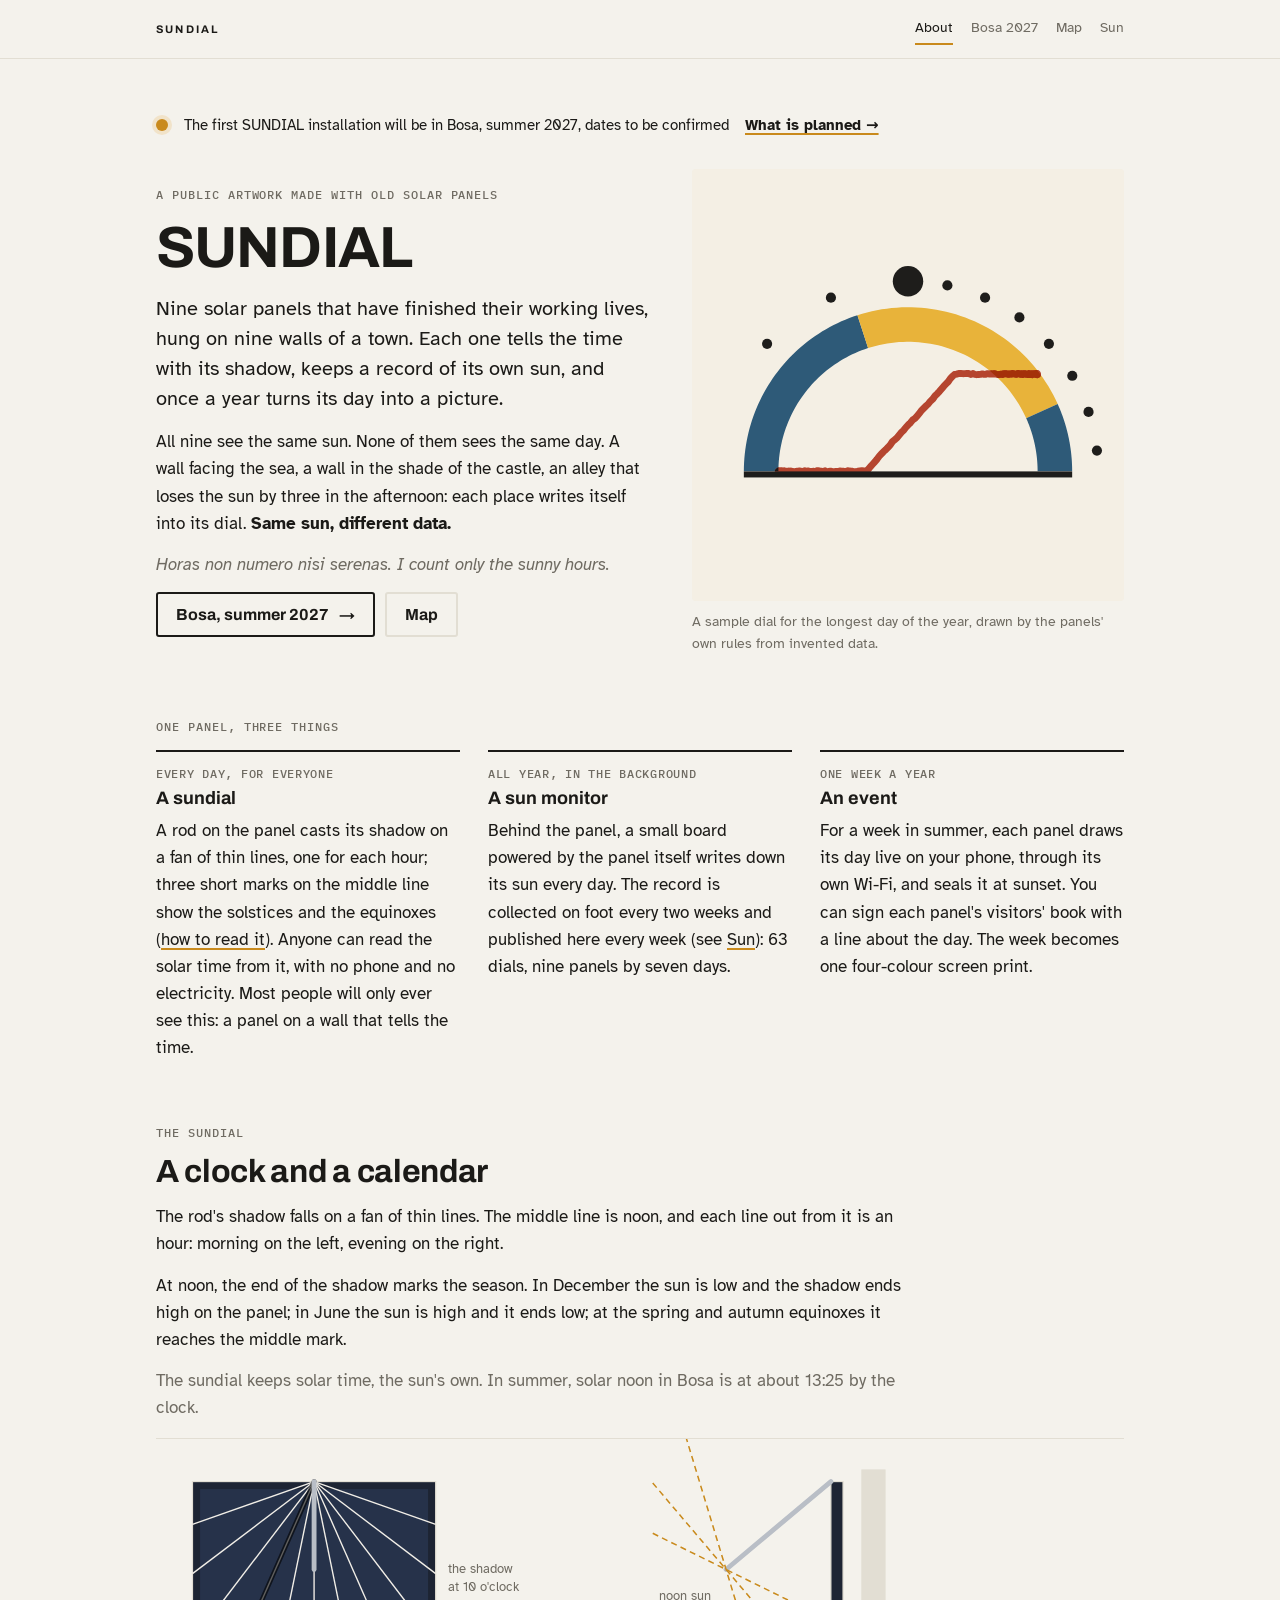
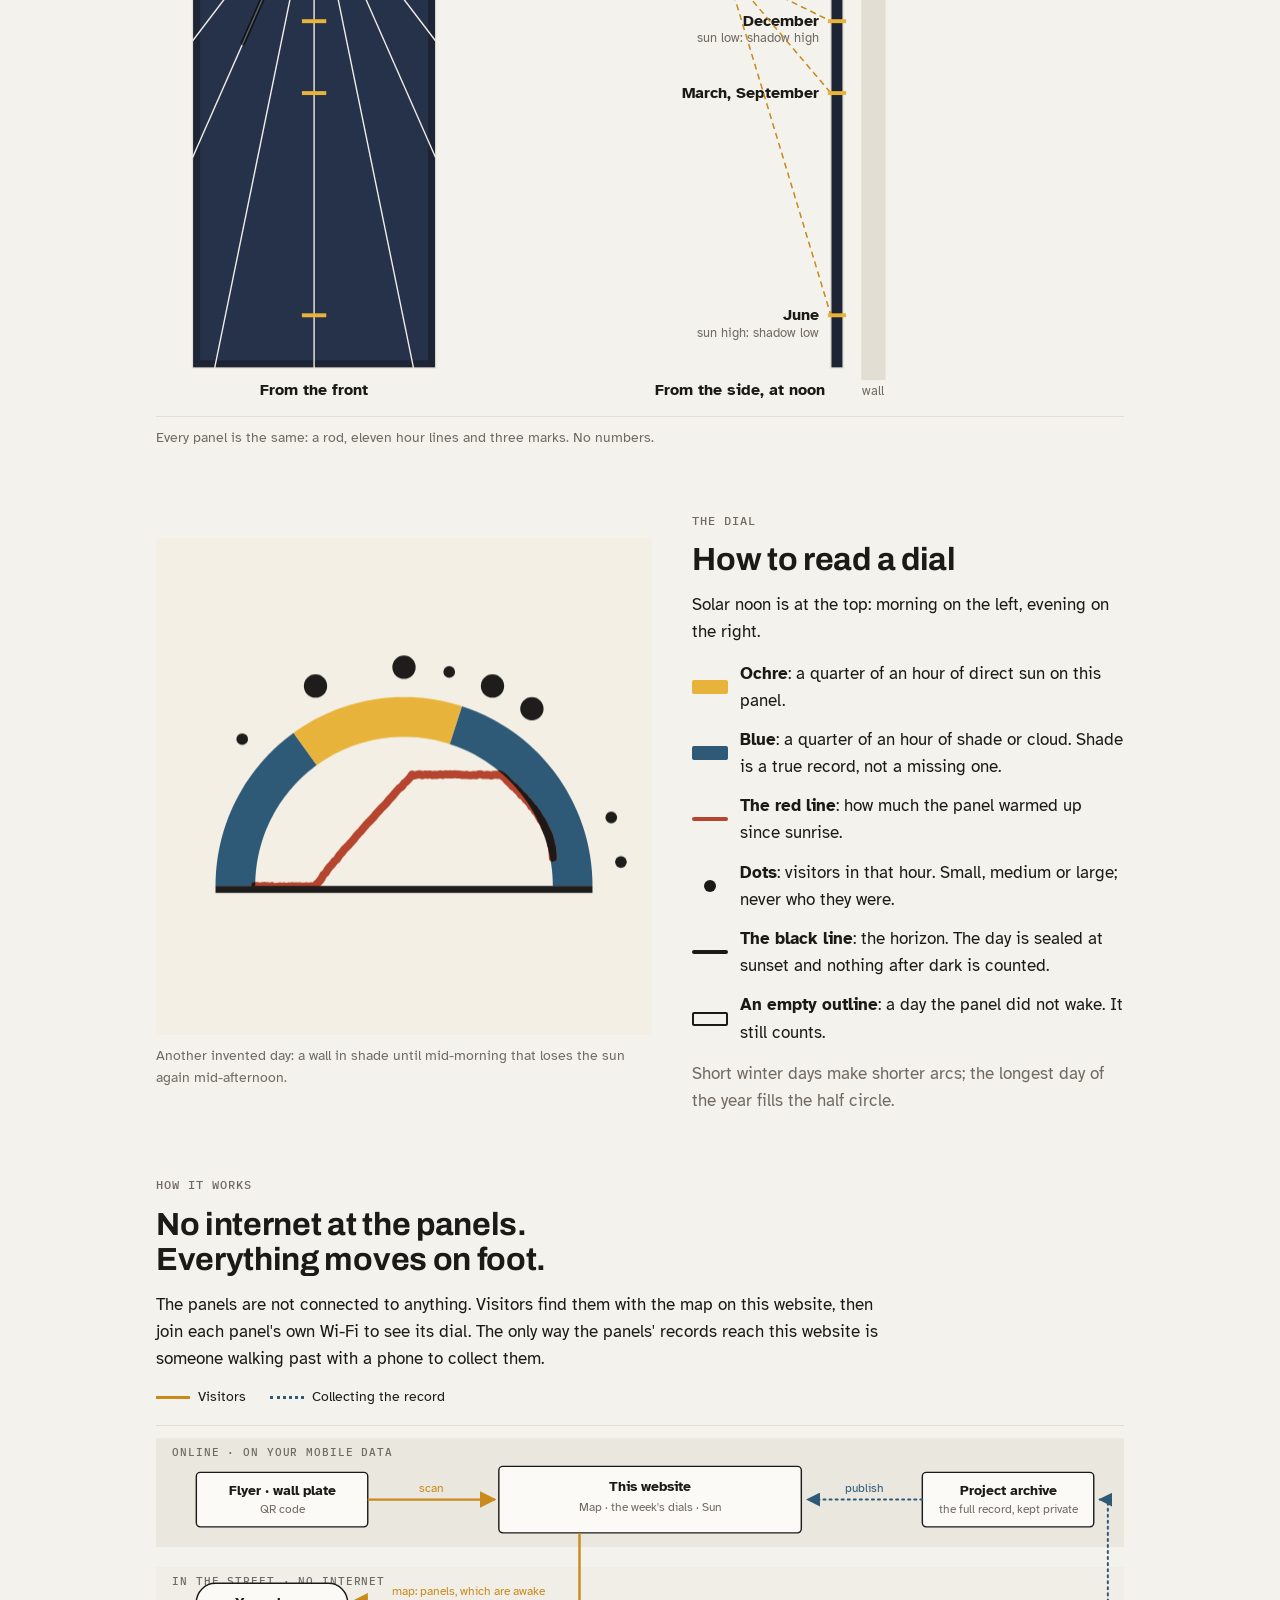
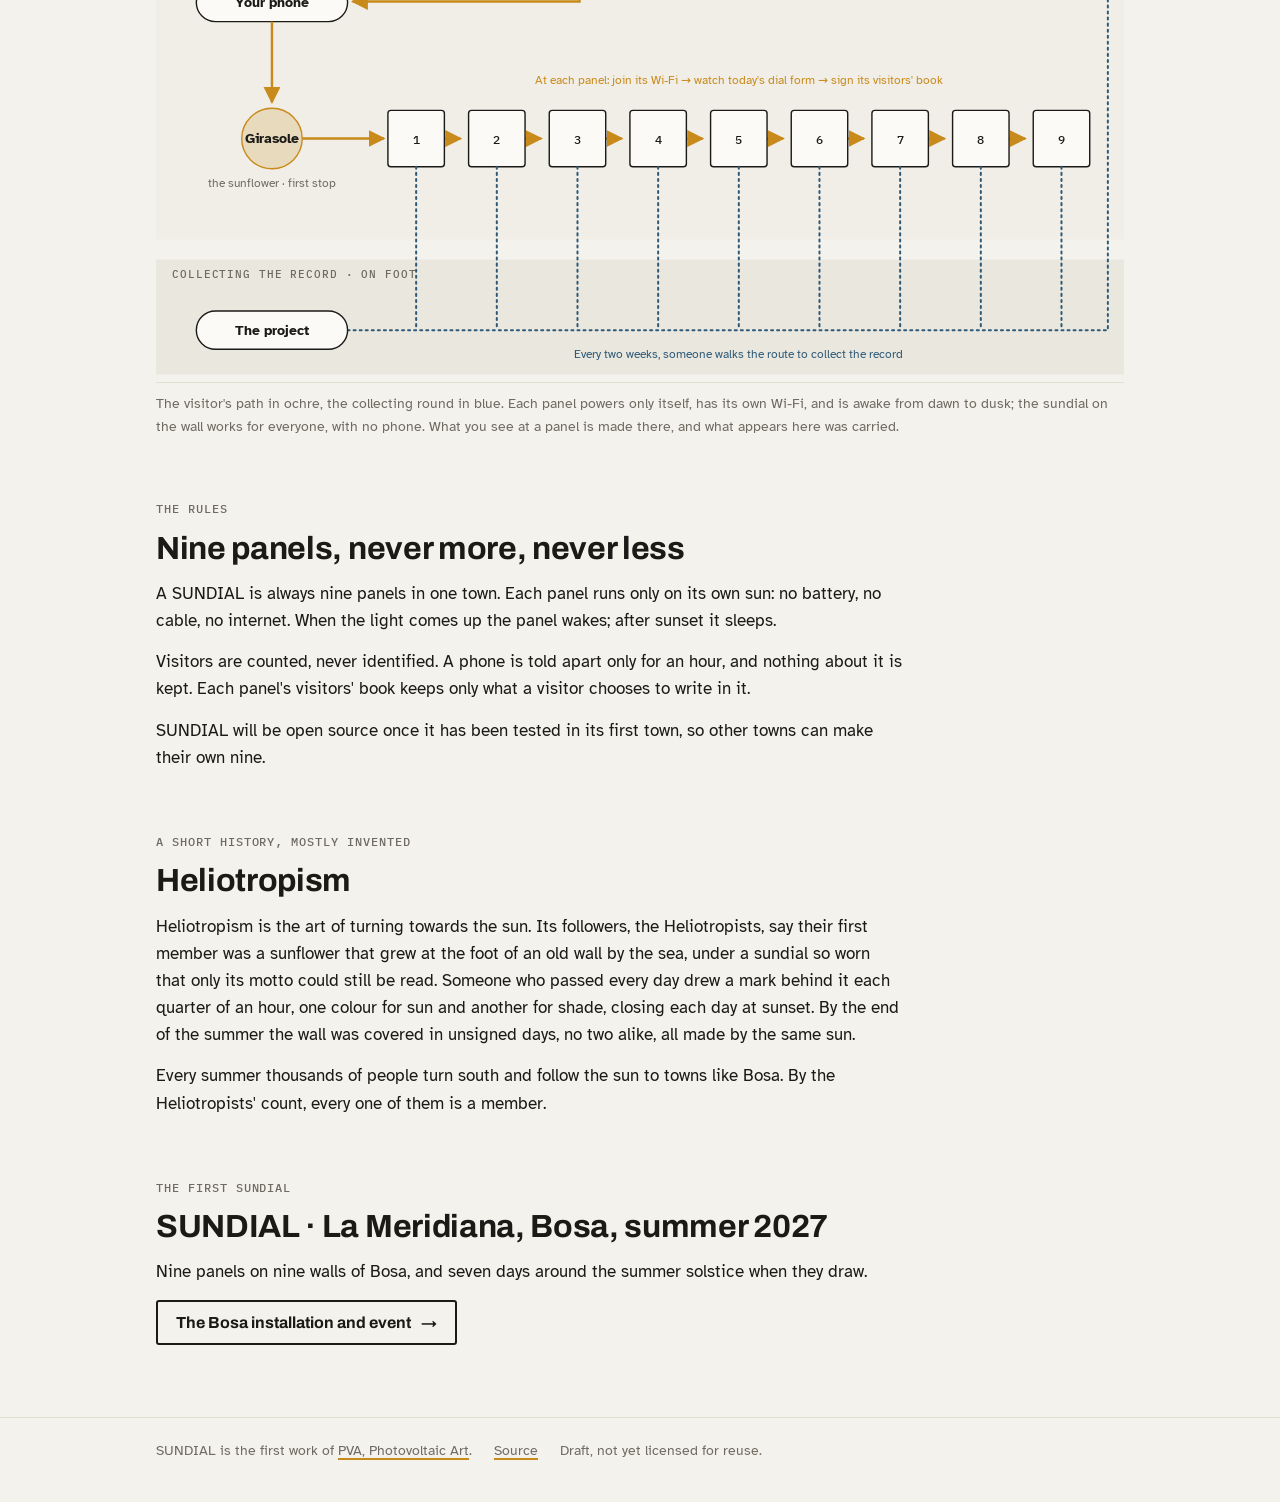
==== docs/index.html @ a6094dd9 "Website: 'The sundial' section on About (front and side figure, clock and calendar); 'How a panel is" ====
<!doctype html>
<html lang="en">
<head>
<meta charset="utf-8">
<meta name="viewport" content="width=device-width, initial-scale=1, viewport-fit=cover">
<title>SUNDIAL</title>
<meta name="claude:viewport-fit-sides" content="cover">
<meta name="description" content="SUNDIAL: nine end-of-life solar panels on nine walls. Each is a sundial, records its own sun, and once a year draws its day as a picture.">
<link rel="preconnect" href="https://fonts.googleapis.com">
<link rel="stylesheet" href="https://fonts.googleapis.com/css2?family=Archivo:wght@500;700&family=Atkinson+Hyperlegible:ital,wght@0,400;0,700;1,400&family=IBM+Plex+Mono:wght@500&display=swap">
<link rel="stylesheet" href="assets/site.css">
</head>
<body>
<header class="top"><div class="wrap">
  <a class="brand" href="index.html">SUNDIAL</a>
  <nav aria-label="Site">
    <a href="index.html" aria-current="page">About</a>
    <a href="bosa.html">Bosa 2027</a>
    <a href="map.html">Map</a>
    <a href="sun.html">Sun</a>
  </nav>
</div></header>

<main class="wrap">

  <div class="now" id="now" hidden></div>
  <section class="here" id="here" hidden aria-live="polite"></section>

  <section class="hero">
    <div class="col">
      <span class="eyebrow">A public artwork made with old solar panels</span>
      <h1>SUNDIAL</h1>
      <p class="lede">Nine solar panels that have finished their working lives, hung on nine walls of a town. Each one tells the time with its shadow, keeps a record of its own sun, and once a year turns its day into a picture.</p>
      <p>All nine see the same sun. None of them sees the same day. A wall facing the sea, a wall in the shade of the castle, an alley that loses the sun by three in the afternoon: each place writes itself into its dial. <b>Same sun, different data.</b></p>
      <p class="motto">Horas non numero nisi serenas. I count only the sunny hours.</p>
      <div class="go"><a class="cta" href="bosa.html">Bosa, summer 2027 <span aria-hidden="true">→</span></a><a class="cta quiet" href="map.html">Map</a></div>
    </div>
    <figure>
      <div class="dialbox"><canvas id="heroDial" data-day="hero" aria-label="A sample dial: an arc of ochre and blue sections over a black horizon line, with a red line rising inside it and black dots above"></canvas></div>
      <figcaption>A sample dial for the longest day of the year, drawn by the panels' own rules from invented data.</figcaption>
    </figure>
  </section>

  <section>
    <span class="eyebrow">One panel, three things</span>
    <div class="three">
      <div>
        <span class="k">Every day, for everyone</span>
        <h3>A sundial</h3>
        <p>A rod on the panel casts its shadow on a fan of thin lines, one for each hour; three short marks on the middle line show the solstices and the equinoxes (<a href="#sundial">how to read it</a>). Anyone can read the solar time from it, with no phone and no electricity. Most people will only ever see this: a panel on a wall that tells the time.</p>
      </div>
      <div>
        <span class="k">All year, in the background</span>
        <h3>A sun monitor</h3>
        <p>Behind the panel, a small board powered by the panel itself writes down its sun every day. The record is collected on foot every two weeks and published here every week (see <a href="sun.html">Sun</a>): 63 dials, nine panels by seven days.</p>
      </div>
      <div>
        <span class="k">One week a year</span>
        <h3>An event</h3>
        <p>For a week in summer, each panel draws its day live on your phone, through its own Wi-Fi, and seals it at sunset. You can sign each panel's visitors' book with a line about the day. The week becomes one four-colour screen print.</p>
      </div>
    </div>
  </section>

  <section id="sundial">
    <div class="col">
      <span class="eyebrow">The sundial</span>
      <h2>A clock and a calendar</h2>
      <p>The rod's shadow falls on a fan of thin lines. The middle line is noon, and each line out from it is an hour: morning on the left, evening on the right.</p>
      <p>At noon, the end of the shadow marks the season. In December the sun is low and the shadow ends high on the panel; in June the sun is high and it ends low; at the spring and autumn equinoxes it reaches the middle mark.</p>
      <p class="mute">The sundial keeps solar time, the sun's own. In summer, solar noon in Bosa is at about 13:25 by the clock.</p>
    </div>
    <figure style="margin:0;display:grid;gap:10px">
      <div class="scroll"><svg class="sundial-fig" viewBox="0 0 250 190" role="img" aria-label="Left: the panel from the front, with a fan of hour lines from the top centre, the rod's shadow on the 10 o'clock line, and three short marks on the middle line. Right: the panel from the side at noon: the low December sun puts the tip's shadow on the top mark, the equinox sun on the middle mark, the high June sun on the bottom mark."><rect class="sd-frame" x="12" y="14" width="80" height="160"/><rect class="sd-glass" x="14.5" y="16.5" width="75" height="155"/><line class="sd-line" x1="52.0" y1="14" x2="12.00" y2="28.05"/><line class="sd-line" x1="52.0" y1="14" x2="12.00" y2="44.28"/><line class="sd-line" x1="52.0" y1="14" x2="12.00" y2="66.45"/><line class="sd-line" x1="52.0" y1="14" x2="12.00" y2="104.84"/><line class="sd-line" x1="52.0" y1="14" x2="19.30" y2="174.00"/><line class="sd-line" x1="52.0" y1="14" x2="52.00" y2="174.00"/><line class="sd-line" x1="52.0" y1="14" x2="84.70" y2="174.00"/><line class="sd-line" x1="52.0" y1="14" x2="92.00" y2="104.84"/><line class="sd-line" x1="52.0" y1="14" x2="92.00" y2="66.45"/><line class="sd-line" x1="52.0" y1="14" x2="92.00" y2="44.28"/><line class="sd-line" x1="52.0" y1="14" x2="92.00" y2="28.05"/><line class="sd-shadow" x1="52.0" y1="14" x2="28.63" y2="67.08"/><line class="sd-mark" x1="48.0" y1="59.93" x2="56.0" y2="59.93"/><line class="sd-mark" x1="48.0" y1="83.58" x2="56.0" y2="83.58"/><line class="sd-mark" x1="48.0" y1="156.68" x2="56.0" y2="156.68"/><line class="sd-gnomon" x1="52.0" y1="14" x2="52.0" y2="42.93"/><text class="sd-t" x="52.0" y="183" text-anchor="middle">From the front</text><text class="sd-m" x="96" y="44">the shadow</text><text class="sd-m" x="96" y="50">at 10 o'clock</text><rect class="sd-wall" x="232" y="10" width="8" height="168"/><rect class="sd-frame" x="222" y="14" width="4" height="160"/><line class="sd-gnomon" x1="222" y1="14" x2="187.53" y2="42.93"/><line class="sd-ray" x1="163.40" y1="31.02" x2="222.00" y2="59.93"/><line class="sd-mark" x1="221" y1="59.93" x2="227" y2="59.93"/><text class="sd-t" x="218" y="61.53" text-anchor="end">December</text><text class="sd-m" x="218" y="66.93" text-anchor="end">sun low: shadow high</text><line class="sd-ray" x1="163.40" y1="14.47" x2="222.00" y2="83.58"/><line class="sd-mark" x1="221" y1="83.58" x2="227" y2="83.58"/><text class="sd-t" x="218" y="85.18" text-anchor="end">March, September</text><line class="sd-ray" x1="163.40" y1="-36.70" x2="222.00" y2="156.68"/><line class="sd-mark" x1="221" y1="156.68" x2="227" y2="156.68"/><text class="sd-t" x="218" y="158.28" text-anchor="end">June</text><text class="sd-m" x="218" y="163.68" text-anchor="end">sun high: shadow low</text><text class="sd-m" x="182.53" y="52.93" text-anchor="end">noon sun</text><text class="sd-t" x="192" y="183" text-anchor="middle">From the side, at noon</text><text class="sd-m" x="236" y="183" text-anchor="middle">wall</text></svg></div>
      <figcaption>Every panel is the same: a rod, eleven hour lines and three marks. No numbers.</figcaption>
    </figure>
  </section>

  <section class="hero">
    <figure>
      <div class="dialbox"><canvas id="keyDial" data-day="key" aria-label="A second sample dial, a cloudier day with more blue sections"></canvas></div>
      <figcaption>Another invented day: a wall in shade until mid-morning that loses the sun again mid-afternoon.</figcaption>
    </figure>
    <div class="col">
      <span class="eyebrow">The dial</span>
      <h2>How to read a dial</h2>
      <p>Solar noon is at the top: morning on the left, evening on the right.</p>
      <ul class="key">
        <li><i class="sw o"></i><span><b>Ochre</b>: a quarter of an hour of direct sun on this panel.</span></li>
        <li><i class="sw b"></i><span><b>Blue</b>: a quarter of an hour of shade or cloud. Shade is a true record, not a missing one.</span></li>
        <li><i class="sw r"></i><span><b>The red line</b>: how much the panel warmed up since sunrise.</span></li>
        <li><i class="sw d"></i><span><b>Dots</b>: visitors in that hour. Small, medium or large; never who they were.</span></li>
        <li><i class="sw k"></i><span><b>The black line</b>: the horizon. The day is sealed at sunset and nothing after dark is counted.</span></li>
        <li><i class="sw x"></i><span><b>An empty outline</b>: a day the panel did not wake. It still counts.</span></li>
      </ul>
      <p class="mute">Short winter days make shorter arcs; the longest day of the year fills the half circle.</p>
    </div>
  </section>

  <section>
    <div class="col">
      <span class="eyebrow">How it works</span>
      <h2>No internet at the panels. Everything moves on foot.</h2>
      <p>The panels are not connected to anything. Visitors find them with the map on this website, then join each panel's own Wi-Fi to see its dial. The only way the panels' records reach this website is someone walking past with a phone to collect them.</p>
      <div class="lines"><span><i></i>Visitors</span><span><i class="a"></i>Collecting the record</span></div>
    </div>
    <figure style="margin:0;display:grid;gap:10px">
      <div class="scroll">
      <svg class="diagram" viewBox="0 0 960 552" role="img" aria-label="Visitors scan a QR code, open the map on this website, then walk from the sunflower stop through nine panels, joining each panel's Wi-Fi to see its dial and sign its visitors' book. The project walks the same panels to collect their records, which are published on this website.">
        <defs>
          <marker id="hv" viewBox="0 0 10 10" refX="9" refY="5" markerWidth="7" markerHeight="7" orient="auto-start-reverse"><path class="hv" d="M0 0L10 5L0 10z"/></marker>
          <marker id="ha" viewBox="0 0 10 10" refX="9" refY="5" markerWidth="7" markerHeight="7" orient="auto-start-reverse"><path class="ha" d="M0 0L10 5L0 10z"/></marker>
        </defs>
        <rect class="bandbg" x="0" y="12" width="960" height="108"/>
        <text class="bandlab" x="16" y="30">ONLINE · ON YOUR MOBILE DATA</text>
        <rect class="bandbg" x="0" y="140" width="960" height="270" style="opacity:.25"/>
        <text class="bandlab" x="16" y="158">IN THE STREET · NO INTERNET</text>
        <rect class="bandbg" x="0" y="430" width="960" height="114"/>
        <text class="bandlab" x="16" y="448">COLLECTING THE RECORD · ON FOOT</text>

        <rect class="box" x="40" y="46" width="170" height="54" rx="4"/>
        <text class="t" x="125" y="68" text-anchor="middle">Flyer · wall plate</text>
        <text class="s" x="125" y="86" text-anchor="middle">QR code</text>
        <rect class="box" x="340" y="40" width="300" height="66" rx="4"/>
        <text class="t" x="490" y="64" text-anchor="middle">This website</text>
        <text class="s" x="490" y="84" text-anchor="middle">Map · the week's dials · Sun</text>
        <rect class="box" x="760" y="46" width="170" height="54" rx="4"/>
        <text class="t" x="845" y="68" text-anchor="middle">Project archive</text>
        <text class="s" x="845" y="86" text-anchor="middle">the full record, kept private</text>

        <path class="vis" d="M210 73 H336" marker-end="url(#hv)"/>
        <text class="tv" x="273" y="65" text-anchor="middle">scan</text>
        <path class="adm" d="M760 73 H646" marker-end="url(#ha)"/>
        <text class="ta" x="703" y="65" text-anchor="middle">publish</text>

        <path class="vis" d="M420 106 V174 H195" marker-end="url(#hv)"/>
        <text class="tv" x="310" y="168" text-anchor="middle">map: panels, which are awake</text>
        <rect class="box" x="40" y="156" width="150" height="38" rx="19"/>
        <text class="t" x="115" y="180" text-anchor="middle">Your phone</text>

        <path class="vis" d="M115 194 V274" marker-end="url(#hv)"/>
        <circle class="sun" cx="115" cy="310" r="30"/>
        <text class="t" x="115" y="314" text-anchor="middle">Girasole</text>
        <text class="s" x="115" y="358" text-anchor="middle">the sunflower · first stop</text>

        <text class="tv" x="578" y="256" text-anchor="middle">At each panel: join its Wi-Fi → watch today's dial form → sign its visitors' book</text>
        <path class="vis" d="M145 310 H226" marker-end="url(#hv)"/>
        <g class="vis">
          <path d="M286 310 H302" marker-end="url(#hv)"/><path d="M366 310 H382" marker-end="url(#hv)"/>
          <path d="M446 310 H462" marker-end="url(#hv)"/><path d="M526 310 H542" marker-end="url(#hv)"/>
          <path d="M606 310 H622" marker-end="url(#hv)"/><path d="M686 310 H702" marker-end="url(#hv)"/>
          <path d="M766 310 H782" marker-end="url(#hv)"/><path d="M846 310 H862" marker-end="url(#hv)"/>
        </g>
        <g>
          <rect class="box" x="230" y="282" width="56" height="56" rx="3"/><text class="m" x="258" y="315" text-anchor="middle">1</text>
          <rect class="box" x="310" y="282" width="56" height="56" rx="3"/><text class="m" x="338" y="315" text-anchor="middle">2</text>
          <rect class="box" x="390" y="282" width="56" height="56" rx="3"/><text class="m" x="418" y="315" text-anchor="middle">3</text>
          <rect class="box" x="470" y="282" width="56" height="56" rx="3"/><text class="m" x="498" y="315" text-anchor="middle">4</text>
          <rect class="box" x="550" y="282" width="56" height="56" rx="3"/><text class="m" x="578" y="315" text-anchor="middle">5</text>
          <rect class="box" x="630" y="282" width="56" height="56" rx="3"/><text class="m" x="658" y="315" text-anchor="middle">6</text>
          <rect class="box" x="710" y="282" width="56" height="56" rx="3"/><text class="m" x="738" y="315" text-anchor="middle">7</text>
          <rect class="box" x="790" y="282" width="56" height="56" rx="3"/><text class="m" x="818" y="315" text-anchor="middle">8</text>
          <rect class="box" x="870" y="282" width="56" height="56" rx="3"/><text class="m" x="898" y="315" text-anchor="middle">9</text>
        </g>

        <g class="adm">
          <path d="M258 338 V500"/><path d="M338 338 V500"/><path d="M418 338 V500"/>
          <path d="M498 338 V500"/><path d="M578 338 V500"/><path d="M658 338 V500"/>
          <path d="M738 338 V500"/><path d="M818 338 V500"/><path d="M898 338 V500"/>
          <path d="M190 500 H944 V73 H936" marker-end="url(#ha)"/>
        </g>
        <rect class="box" x="40" y="481" width="150" height="38" rx="19"/>
        <text class="t" x="115" y="505" text-anchor="middle">The project</text>
        <text class="ta" x="578" y="528" text-anchor="middle">Every two weeks, someone walks the route to collect the record</text>
      </svg>
      </div>
      <figcaption>The visitor's path in ochre, the collecting round in blue. Each panel powers only itself, has its own Wi-Fi, and is awake from dawn to dusk; the sundial on the wall works for everyone, with no phone. What you see at a panel is made there, and what appears here was carried.</figcaption>
    </figure>
  </section>

  <section class="col">
    <span class="eyebrow">The rules</span>
    <h2>Nine panels, never more, never less</h2>
    <p>A SUNDIAL is always nine panels in one town. Each panel runs only on its own sun: no battery, no cable, no internet. When the light comes up the panel wakes; after sunset it sleeps.</p>
    <p>Visitors are counted, never identified. A phone is told apart only for an hour, and nothing about it is kept. Each panel's visitors' book keeps only what a visitor chooses to write in it.</p>
    <p>SUNDIAL will be open source once it has been tested in its first town, so other towns can make their own nine.</p>
  </section>

  <section class="col">
    <span class="eyebrow">A short history, mostly invented</span>
    <h2>Heliotropism</h2>
    <p>Heliotropism is the art of turning towards the sun. Its followers, the Heliotropists, say their first member was a sunflower that grew at the foot of an old wall by the sea, under a sundial so worn that only its motto could still be read. Someone who passed every day drew a mark behind it each quarter of an hour, one colour for sun and another for shade, closing each day at sunset. By the end of the summer the wall was covered in unsigned days, no two alike, all made by the same sun.</p>
    <p>Every summer thousands of people turn south and follow the sun to towns like Bosa. By the Heliotropists' count, every one of them is a member.</p>
  </section>

  <section class="col">
    <span class="eyebrow">The first SUNDIAL</span>
    <h2>SUNDIAL · La Meridiana, Bosa, summer 2027</h2>
    <p>Nine panels on nine walls of Bosa, and seven days around the summer solstice when they draw.</p>
    <a class="cta" href="bosa.html">The Bosa installation and event <span aria-hidden="true">→</span></a>
  </section>
</main>

<footer><div class="wrap">
  <span>SUNDIAL is the first work of <a href="https://photovoltaic-art.github.io/PVA/">PVA, Photovoltaic Art</a>.</span>
  <a href="https://github.com/photovoltaic-art/SUNDIAL">Source</a>
  <span>Draft, not yet licensed for reuse.</span>
</div></footer>

<script src="assets/dial.js"></script>
<script>
  const hero = document.getElementById('heroDial'); hero.__day = sampleDay('2027-06-21', 5); draw(hero, hero.__day);
  const key = document.getElementById('keyDial'); key.__day = sampleDay('2027-06-23', 4); draw(key, key.__day);

  /* Where the visitor is in the year, and (from a wall plate's QR code, ?p=4) which panel they stand at. */
  (function () {
    const ev = eventState();
    const p = +new URLSearchParams(location.search).get('p');
    const now = document.getElementById('now'), here = document.getElementById('here');
    const wifi = n => 'panel-' + String(n).padStart(2, '0');
    if (p >= 1 && p <= 9) {
      const during = ev.phase === 'during';
      here.innerHTML = `<span class="eyebrow">You are here</span>
        <h2>Panel ${p}</h2>
        <p>Read the solar time from its shadow: the middle line is noon, and each line out from it is an hour.</p>
        ${during
          ? `<p><b>${ev.line}.</b> Join the Wi-Fi <b class="num">${wifi(p)}</b> and today's dial opens by itself. Stay connected, even if your phone says there is no internet.</p>`
          : ev.phase === 'before'
            ? `<p>For one week in summer ${EVENT.start.slice(0, 4)} it will draw its day live on your phone, through its own Wi-Fi, <b class="num">${wifi(p)}</b>. The rest of the year it records its sun for the Sun page.</p>`
            : `<p>For one week each summer it draws its day live on visitors' phones. The rest of the year it records its sun, published every week on this website, and its Wi-Fi, <b class="num">${wifi(p)}</b>, shows the archive of past events.</p>`}
        <div class="go"><a class="cta" href="map.html">Map <span aria-hidden="true">→</span></a>
          <a class="cta quiet" href="${during ? 'bosa.html' : ev.phase === 'after' ? 'sun.html' : 'bosa.html'}">${ev.phase === 'after' ? 'Sun' : 'Bosa 2027'}</a></div>
        <p class="mute">Below: what SUNDIAL is.</p>`;
      here.hidden = false;
    } else {
      now.innerHTML = `<i class="disc" aria-hidden="true"></i><span>${ev.line}</span>${ev.links.map(([t, h]) => `<a href="${h}">${t} →</a>`).join('')}`;
      now.hidden = false;
    }
  })();
</script>
</body>
</html>
---- docs/assets/site.css ----
/* SUNDIAL website — shared styles.
   Layout: one reading column (about 68ch) with wide figures; dials always keep their own print paper.
   Colours are the print's inks; the page ground follows the viewer's theme. */
:root{
  --bg:#f4f2ec; --fg:#1b1a17; --mute:#6f6b62; --faint:#e2ded3; --raise:#fbfaf6;
  --ochre:#c98a1c; --ochre-soft:rgba(224,154,43,.18); --red:#b5452f; --blue:#2e5a78; --ink:#1e1d1b;
  --display:"Archivo","Helvetica Neue",Arial,sans-serif;
  --body:"Atkinson Hyperlegible",system-ui,-apple-system,sans-serif;
  --mono:"IBM Plex Mono",ui-monospace,Menlo,monospace;
}
@media (prefers-color-scheme: dark){:root:not([data-theme="light"]){
  --bg:#121110; --fg:#ebe7de; --mute:#a19c91; --faint:#2c2a26; --raise:#1b1a18;
  --ochre:#f0a838; --ochre-soft:rgba(240,168,56,.16); --red:#e0735c; --blue:#7fa3c0; --ink:#ebe7de; color-scheme:dark}}
:root[data-theme="dark"]{
  --bg:#121110; --fg:#ebe7de; --mute:#a19c91; --faint:#2c2a26; --raise:#1b1a18;
  --ochre:#f0a838; --ochre-soft:rgba(240,168,56,.16); --red:#e0735c; --blue:#7fa3c0; --ink:#ebe7de; color-scheme:dark}

*{box-sizing:border-box}
[hidden]{display:none!important}
body{margin:0;background:var(--bg);color:var(--fg);font:17px/1.6 var(--body)}
a{color:inherit;text-decoration-color:var(--ochre);text-decoration-thickness:2px;text-underline-offset:3px}
a:hover{color:var(--ochre)}
:focus-visible{outline:2px solid var(--ochre);outline-offset:3px}

.wrap{max-width:1000px;margin:0 auto;
  padding-left:max(16px,env(safe-area-inset-left,0px));padding-right:max(16px,env(safe-area-inset-right,0px))}

/* top bar, like the map's */
.top{border-bottom:1px solid var(--faint);background:var(--bg);position:sticky;top:env(safe-area-inset-top,0px);z-index:5}
body::before{content:"";position:fixed;inset:0 0 auto;height:env(safe-area-inset-top,0px);z-index:10;background:var(--bg)}
.top .wrap{display:flex;flex-wrap:wrap;align-items:center;gap:6px 22px;padding-block:13px}
.brand{font:700 11px/1 var(--display);letter-spacing:.2em;text-transform:uppercase;text-decoration:none;margin-right:auto}
.brand:hover{color:inherit}
.top nav{display:flex;gap:18px;font-size:14px}
.top nav a{text-decoration:none;color:var(--mute);padding:4px 0;border-bottom:2px solid transparent}
.top nav a[aria-current]{color:var(--fg);border-color:var(--ochre)}
.top nav a:hover{color:var(--fg)}

main{display:grid;gap:64px;padding-block:44px 72px}
section{display:grid;gap:16px}
.col{max-width:68ch;display:grid;gap:14px}
.eyebrow{font:500 12px/1.2 var(--mono);letter-spacing:.08em;text-transform:uppercase;color:var(--mute)}
h1,h2,h3{font-family:var(--display);margin:0;text-wrap:balance;line-height:1.1}
h1{font-size:clamp(34px,6vw,58px);font-weight:700;letter-spacing:-.015em}
h2{font-size:clamp(24px,3.4vw,32px);font-weight:700;letter-spacing:-.01em}
h3{font-size:18px;font-weight:700}
p{margin:0}
.lede{font-size:20px;line-height:1.5}
.mute{color:var(--mute)}
.motto{font-style:italic;color:var(--mute)}
.num{font-variant-numeric:tabular-nums}

.preview{display:flex;gap:10px;align-items:flex-start;padding:12px 14px;border:1px dashed var(--ochre);
  background:var(--ochre-soft);border-radius:4px;font-size:15px;max-width:68ch}
.preview b{white-space:nowrap}

/* hero with a dial */
.hero{display:grid;grid-template-columns:minmax(0,1.15fr) minmax(0,1fr);gap:40px;align-items:center}
.hero figure{margin:0;display:grid;gap:10px}
@media (max-width:760px){.hero{grid-template-columns:1fr}}
.dialbox{background:#F4EFE4;border-radius:4px;aspect-ratio:1;max-width:100%;overflow:hidden}
.dialbox canvas{display:block;width:100%;height:100%}
figcaption{font-size:14px;color:var(--mute)}

/* three layers */
.three{display:grid;grid-template-columns:repeat(3,minmax(0,1fr));gap:28px;counter-reset:l}
@media (max-width:760px){.three{grid-template-columns:1fr}}
.three div{display:grid;gap:8px;align-content:start;border-top:2px solid var(--fg);padding-top:14px}
.three .k{font:500 12px var(--mono);letter-spacing:.06em;text-transform:uppercase;color:var(--mute)}

/* key to the dial */
.key{list-style:none;margin:0;padding:0;display:grid;gap:12px}
.key li{display:grid;grid-template-columns:36px minmax(0,1fr);gap:12px;align-items:center}
.sw{height:14px;border-radius:2px}
.sw.o{background:#E8B33A}.sw.b{background:#2E5A78}.sw.r{height:4px;background:#B5452F;border-radius:2px}
.sw.k{height:4px;background:var(--fg)}
.sw.d{width:12px;height:12px;border-radius:50%;background:var(--fg);justify-self:center}
.sw.x{height:14px;border:2px solid var(--fg);background:transparent}

/* diagram */
.scroll{overflow-x:auto;border-top:1px solid var(--faint);border-bottom:1px solid var(--faint)}
.diagram{display:block;width:100%;min-width:760px;height:auto}
.diagram text{font-family:var(--body);fill:var(--fg)}
.diagram .bandbg{fill:var(--faint);opacity:.55}
.diagram .bandlab{font:500 11px var(--mono);letter-spacing:.08em;fill:var(--mute)}
.diagram .box{fill:var(--raise);stroke:var(--fg);stroke-width:1.4}
.diagram .t{font-weight:700;font-size:13.5px}
.diagram .s{font-size:11.5px;fill:var(--mute)}
.diagram .m{font:500 12px var(--mono)}
.diagram .vis{stroke:var(--ochre);stroke-width:2.4;fill:none}
.diagram .adm{stroke:var(--blue);stroke-width:2;fill:none;stroke-dasharray:2 4;stroke-linecap:round}
.diagram .tv{fill:var(--ochre);font-size:12px}.diagram .ta{fill:var(--blue);font-size:12px}
.diagram .hv{fill:var(--ochre)}.diagram .ha{fill:var(--blue)}
.diagram .sun{fill:var(--ochre);fill-opacity:.2;stroke:var(--ochre);stroke-width:1.4}
.lines{display:flex;flex-wrap:wrap;gap:8px 24px;font-size:14px}
.lines span{display:inline-flex;align-items:center;gap:8px}
.lines i{width:34px;border-top:3px solid var(--ochre)}
.lines i.a{border-top-style:dotted;border-color:var(--blue)}

/* steps */
.steps{margin:0;padding:0;list-style:none;display:grid;gap:14px;counter-reset:s;max-width:68ch}
.steps li{display:grid;grid-template-columns:34px minmax(0,1fr);gap:12px;counter-increment:s}
.steps li::before{content:counter(s);font:700 15px/1 var(--display);width:28px;height:28px;border-radius:50%;
  border:1.5px solid var(--fg);display:grid;place-items:center;margin-top:1px}

/* facts */
.facts{display:grid;grid-template-columns:repeat(auto-fit,minmax(200px,1fr));gap:2px;background:var(--faint);border:1px solid var(--faint)}
.facts div{background:var(--bg);padding:14px 16px;display:grid;gap:4px;align-content:start}
.facts .k{font:500 11px var(--mono);letter-spacing:.08em;text-transform:uppercase;color:var(--mute)}

/* sheets of dials: nine panels across, seven days down */
.sheet{background:#F4EFE4;color:#1E1D1B;padding:clamp(10px,2.4vw,26px);border-radius:4px;display:grid;gap:clamp(6px,1.4vw,14px)}
.sheet .head,.sheet .foot{font:700 clamp(9px,1.4vw,13px)/1 var(--display);letter-spacing:.24em;text-transform:uppercase;text-align:center}
.grid{display:grid;grid-template-columns:repeat(9,minmax(0,1fr));gap:clamp(1px,.5vw,5px)}
.grid button{all:unset;cursor:pointer;aspect-ratio:1;display:block;position:relative;border-radius:2px}
.grid button canvas{display:block;width:100%;height:100%}
.grid button:focus-visible{outline:2px solid #1E1D1B;outline-offset:1px}
.grid button[aria-pressed="true"]{box-shadow:0 0 0 2px #1E1D1B}
.axislab{display:grid;grid-template-columns:repeat(9,minmax(0,1fr));gap:clamp(1px,.5vw,5px);
  font:500 clamp(8px,1.2vw,11px) var(--mono);text-align:center;opacity:.7}

.detail{display:grid;grid-template-columns:180px minmax(0,1fr);gap:22px;align-items:start;padding:18px;
  border:1px solid var(--faint);border-radius:4px;background:var(--raise)}
@media (max-width:560px){.detail{grid-template-columns:1fr;gap:14px;padding:14px}.detail .dialbox{width:160px}.detail dl{grid-template-columns:1fr}.detail dd{margin-bottom:6px}}
.detail .dialbox{border-radius:3px}
.detail dl{margin:0;display:grid;grid-template-columns:auto minmax(0,1fr);gap:4px 14px;font-size:15px}
.detail dt{color:var(--mute)}
.detail dd{margin:0;font-variant-numeric:tabular-nums;font-weight:700}
.detail h3{margin-bottom:8px}
.book{margin:12px 0 0;padding:0;list-style:none;display:grid;gap:6px;font-size:15px}
.book li{border-left:3px solid var(--ochre);padding-left:10px}
.book cite{font-style:normal;color:var(--mute)}

.tabs{display:flex;flex-wrap:wrap;gap:8px}
.tabs button{font:inherit;font-size:14px;color:var(--fg);background:transparent;border:1px solid var(--faint);
  border-radius:99px;padding:6px 14px;cursor:pointer}
.tabs button[aria-pressed="true"]{border-color:var(--fg);background:var(--fg);color:var(--bg)}

.week{display:grid;grid-template-columns:repeat(9,minmax(0,1fr));gap:2px;font-size:13px;text-align:center}
.week div{display:grid;gap:2px;padding:8px 2px;background:var(--raise);border-top:3px solid var(--faint)}
.week div.hi{border-color:var(--ochre)} .week div.lo{border-color:var(--blue)}
.week b{font-variant-numeric:tabular-nums;font-size:15px}
.week span{color:var(--mute);font:500 11px var(--mono)}

.cta{display:inline-flex;align-items:center;gap:10px;font:700 16px var(--display);text-decoration:none;
  padding:12px 18px;border:2px solid var(--fg);border-radius:3px;width:max-content;max-width:100%}
.cta:hover{background:var(--fg);color:var(--bg)}

footer{border-top:1px solid var(--faint);font-size:14px;color:var(--mute)}
footer .wrap{display:flex;flex-wrap:wrap;gap:8px 22px;padding-block:22px 40px}

@media (prefers-reduced-motion:reduce){*{scroll-behavior:auto!important}}

/* the date-aware line, and the wall plate's "you are here" card */
.now{display:flex;flex-wrap:wrap;align-items:center;gap:6px 16px;font-size:15px;padding:10px 0 0;margin-bottom:-32px}
.now a{font-weight:700}
.disc{width:12px;height:12px;border-radius:50%;background:var(--ochre);box-shadow:0 0 0 4px var(--ochre-soft);flex:none}
.here{border:2px solid var(--fg);border-radius:4px;padding:20px;gap:12px;max-width:68ch;background:var(--raise);margin-bottom:-24px}
.go{display:flex;flex-wrap:wrap;gap:10px}
.cta.quiet{border-color:var(--faint)}

/* the sundial figure: the panel is a physical object, so its glass keeps its own colour in both themes */
.sundial-fig{display:block;width:100%;max-width:760px;min-width:560px;height:auto}
.sundial-fig text{font-family:var(--body);fill:var(--fg)}
.sundial-fig .sd-t{font-size:5.2px;font-weight:700}
.sundial-fig .sd-m{font-size:4.4px;fill:var(--mute)}
.sundial-fig .sd-frame{fill:#1d2433;stroke:var(--faint);stroke-width:.4}
.sundial-fig .sd-glass{fill:#26324a}
.sundial-fig .sd-line{stroke:#f2efe8;stroke-width:.45}
.sundial-fig .sd-mark{stroke:#e8b33a;stroke-width:1.3}
.sundial-fig .sd-gnomon{stroke:#b9bec6;stroke-width:1.6;stroke-linecap:round}
.sundial-fig .sd-shadow{stroke:#000;stroke-opacity:.6;stroke-width:1.6;stroke-linecap:round}
.sundial-fig .sd-ray{stroke:var(--ochre);stroke-width:.5;stroke-dasharray:2 1.4}
.sundial-fig .sd-wall{fill:var(--faint)}
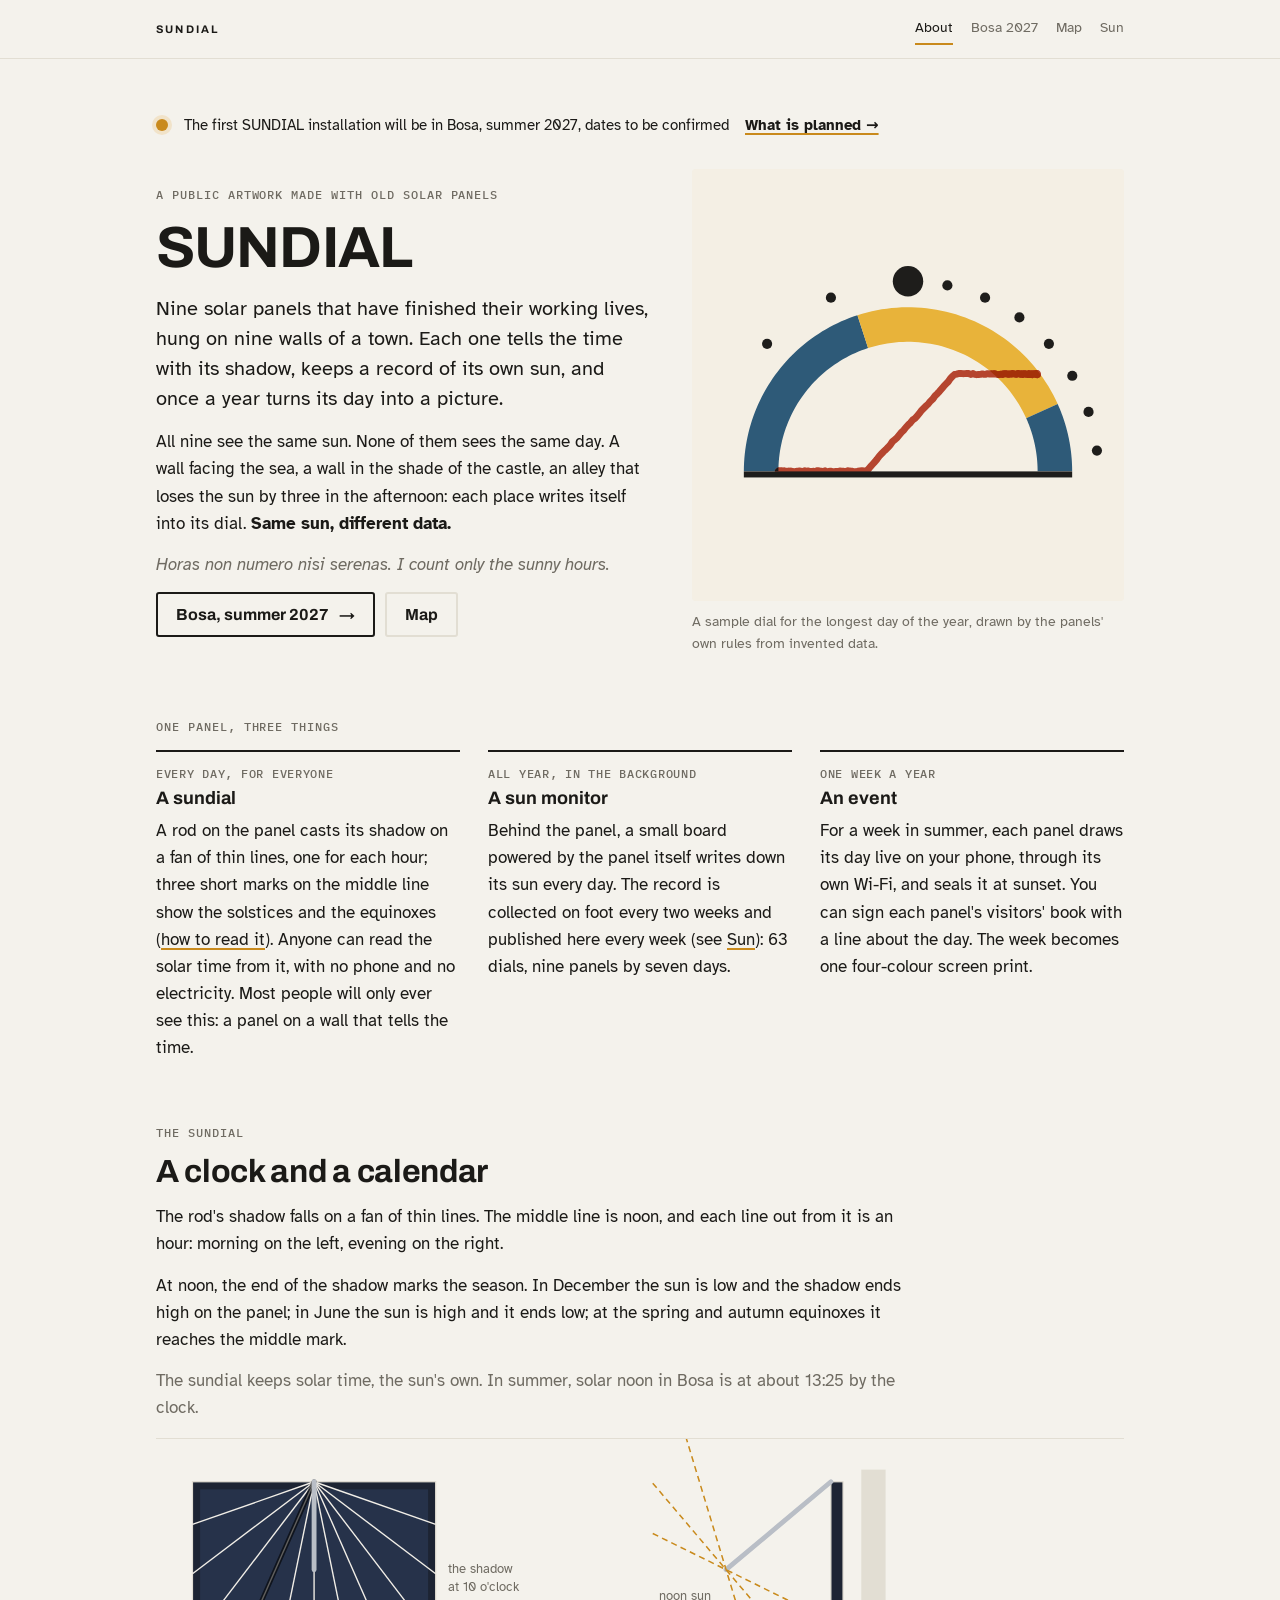
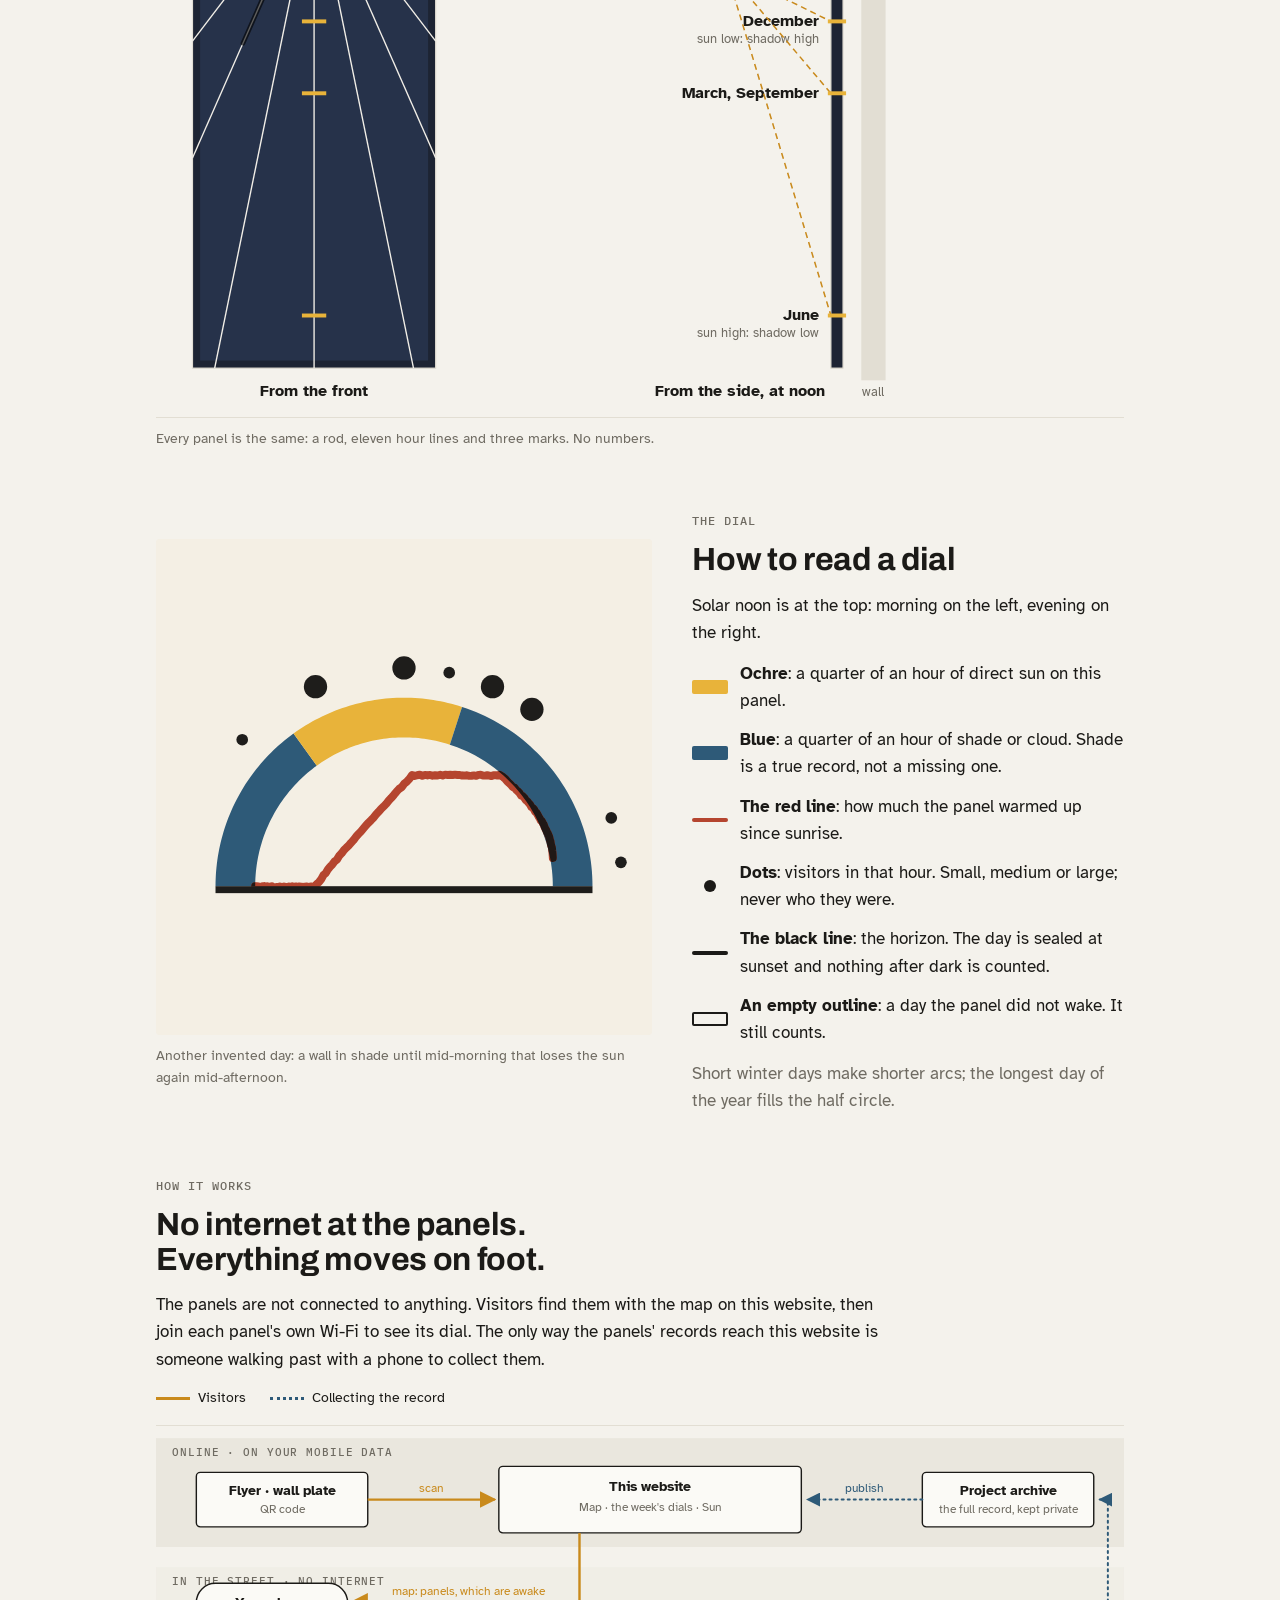
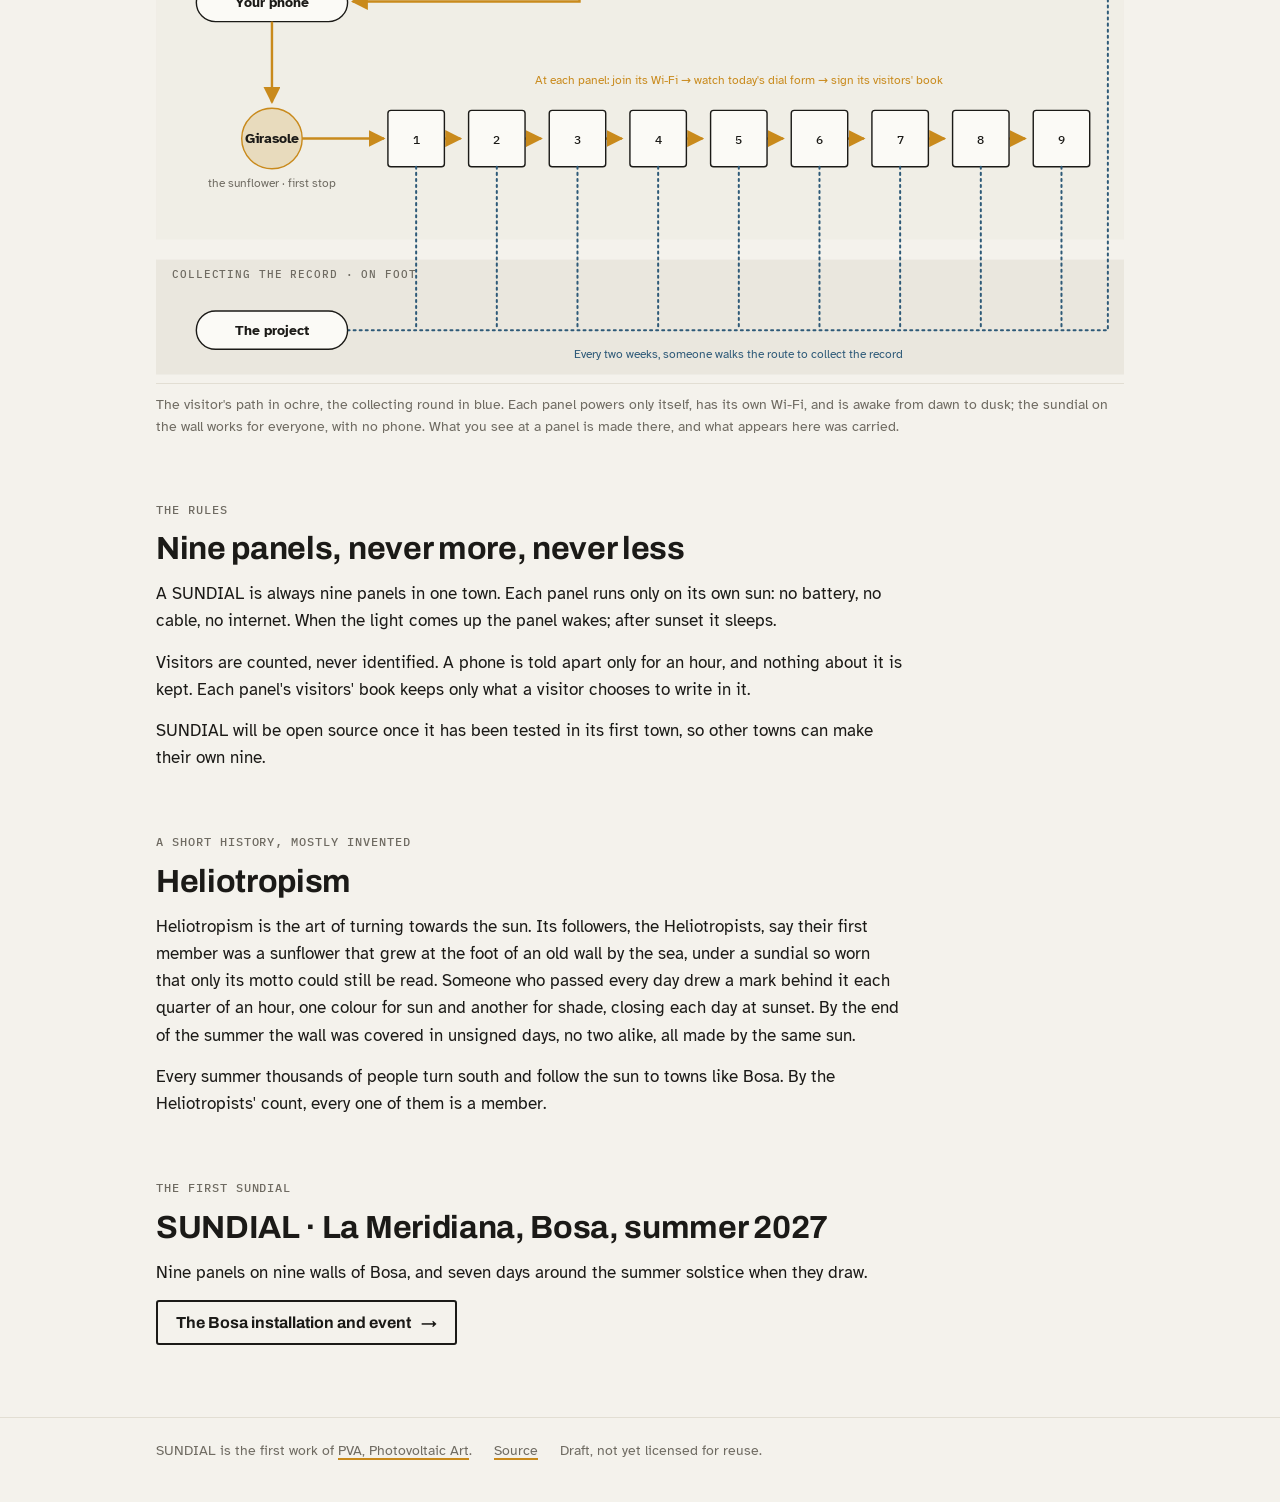
==== commit 98c6259f: "Website: the sundial figure carries its own colours and sizes, so it draws correctly even with a cac" ====
--- a/docs/index.html
+++ b/docs/index.html
@@ -8,7 +8,7 @@
 <meta name="description" content="SUNDIAL: nine end-of-life solar panels on nine walls. Each is a sundial, records its own sun, and once a year draws its day as a picture.">
 <link rel="preconnect" href="https://fonts.googleapis.com">
 <link rel="stylesheet" href="https://fonts.googleapis.com/css2?family=Archivo:wght@500;700&family=Atkinson+Hyperlegible:ital,wght@0,400;0,700;1,400&family=IBM+Plex+Mono:wght@500&display=swap">
-<link rel="stylesheet" href="assets/site.css">
+<link rel="stylesheet" href="assets/site.css?v=20261030">
 </head>
 <body>
 <header class="top"><div class="wrap">
@@ -71,7 +71,7 @@
       <p class="mute">The sundial keeps solar time, the sun's own. In summer, solar noon in Bosa is at about 13:25 by the clock.</p>
     </div>
     <figure style="margin:0;display:grid;gap:10px">
-      <div class="scroll"><svg class="sundial-fig" viewBox="0 0 250 190" role="img" aria-label="Left: the panel from the front, with a fan of hour lines from the top centre, the rod's shadow on the 10 o'clock line, and three short marks on the middle line. Right: the panel from the side at noon: the low December sun puts the tip's shadow on the top mark, the equinox sun on the middle mark, the high June sun on the bottom mark."><rect class="sd-frame" x="12" y="14" width="80" height="160"/><rect class="sd-glass" x="14.5" y="16.5" width="75" height="155"/><line class="sd-line" x1="52.0" y1="14" x2="12.00" y2="28.05"/><line class="sd-line" x1="52.0" y1="14" x2="12.00" y2="44.28"/><line class="sd-line" x1="52.0" y1="14" x2="12.00" y2="66.45"/><line class="sd-line" x1="52.0" y1="14" x2="12.00" y2="104.84"/><line class="sd-line" x1="52.0" y1="14" x2="19.30" y2="174.00"/><line class="sd-line" x1="52.0" y1="14" x2="52.00" y2="174.00"/><line class="sd-line" x1="52.0" y1="14" x2="84.70" y2="174.00"/><line class="sd-line" x1="52.0" y1="14" x2="92.00" y2="104.84"/><line class="sd-line" x1="52.0" y1="14" x2="92.00" y2="66.45"/><line class="sd-line" x1="52.0" y1="14" x2="92.00" y2="44.28"/><line class="sd-line" x1="52.0" y1="14" x2="92.00" y2="28.05"/><line class="sd-shadow" x1="52.0" y1="14" x2="28.63" y2="67.08"/><line class="sd-mark" x1="48.0" y1="59.93" x2="56.0" y2="59.93"/><line class="sd-mark" x1="48.0" y1="83.58" x2="56.0" y2="83.58"/><line class="sd-mark" x1="48.0" y1="156.68" x2="56.0" y2="156.68"/><line class="sd-gnomon" x1="52.0" y1="14" x2="52.0" y2="42.93"/><text class="sd-t" x="52.0" y="183" text-anchor="middle">From the front</text><text class="sd-m" x="96" y="44">the shadow</text><text class="sd-m" x="96" y="50">at 10 o'clock</text><rect class="sd-wall" x="232" y="10" width="8" height="168"/><rect class="sd-frame" x="222" y="14" width="4" height="160"/><line class="sd-gnomon" x1="222" y1="14" x2="187.53" y2="42.93"/><line class="sd-ray" x1="163.40" y1="31.02" x2="222.00" y2="59.93"/><line class="sd-mark" x1="221" y1="59.93" x2="227" y2="59.93"/><text class="sd-t" x="218" y="61.53" text-anchor="end">December</text><text class="sd-m" x="218" y="66.93" text-anchor="end">sun low: shadow high</text><line class="sd-ray" x1="163.40" y1="14.47" x2="222.00" y2="83.58"/><line class="sd-mark" x1="221" y1="83.58" x2="227" y2="83.58"/><text class="sd-t" x="218" y="85.18" text-anchor="end">March, September</text><line class="sd-ray" x1="163.40" y1="-36.70" x2="222.00" y2="156.68"/><line class="sd-mark" x1="221" y1="156.68" x2="227" y2="156.68"/><text class="sd-t" x="218" y="158.28" text-anchor="end">June</text><text class="sd-m" x="218" y="163.68" text-anchor="end">sun high: shadow low</text><text class="sd-m" x="182.53" y="52.93" text-anchor="end">noon sun</text><text class="sd-t" x="192" y="183" text-anchor="middle">From the side, at noon</text><text class="sd-m" x="236" y="183" text-anchor="middle">wall</text></svg></div>
+      <div class="scroll"><svg class="sundial-fig" width="760" height="578" viewBox="0 0 250 190" role="img" aria-label="Left: the panel from the front, with a fan of hour lines from the top centre, the rod's shadow on the 10 o'clock line, and three short marks on the middle line. Right: the panel from the side at noon: the low December sun puts the tip's shadow on the top mark, the equinox sun on the middle mark, the high June sun on the bottom mark."><rect class="sd-frame" fill="#1d2433" stroke="#c9c4b8" stroke-width=".4" x="12" y="14" width="80" height="160"/><rect class="sd-glass" fill="#26324a" x="14.5" y="16.5" width="75" height="155"/><line class="sd-line" stroke="#f2efe8" stroke-width=".45" x1="52.0" y1="14" x2="12.00" y2="28.05"/><line class="sd-line" stroke="#f2efe8" stroke-width=".45" x1="52.0" y1="14" x2="12.00" y2="44.28"/><line class="sd-line" stroke="#f2efe8" stroke-width=".45" x1="52.0" y1="14" x2="12.00" y2="66.45"/><line class="sd-line" stroke="#f2efe8" stroke-width=".45" x1="52.0" y1="14" x2="12.00" y2="104.84"/><line class="sd-line" stroke="#f2efe8" stroke-width=".45" x1="52.0" y1="14" x2="19.30" y2="174.00"/><line class="sd-line" stroke="#f2efe8" stroke-width=".45" x1="52.0" y1="14" x2="52.00" y2="174.00"/><line class="sd-line" stroke="#f2efe8" stroke-width=".45" x1="52.0" y1="14" x2="84.70" y2="174.00"/><line class="sd-line" stroke="#f2efe8" stroke-width=".45" x1="52.0" y1="14" x2="92.00" y2="104.84"/><line class="sd-line" stroke="#f2efe8" stroke-width=".45" x1="52.0" y1="14" x2="92.00" y2="66.45"/><line class="sd-line" stroke="#f2efe8" stroke-width=".45" x1="52.0" y1="14" x2="92.00" y2="44.28"/><line class="sd-line" stroke="#f2efe8" stroke-width=".45" x1="52.0" y1="14" x2="92.00" y2="28.05"/><line class="sd-shadow" stroke="#000" stroke-opacity=".6" stroke-width="1.6" stroke-linecap="round" x1="52.0" y1="14" x2="28.63" y2="67.08"/><line class="sd-mark" stroke="#e8b33a" stroke-width="1.3" x1="48.0" y1="59.93" x2="56.0" y2="59.93"/><line class="sd-mark" stroke="#e8b33a" stroke-width="1.3" x1="48.0" y1="83.58" x2="56.0" y2="83.58"/><line class="sd-mark" stroke="#e8b33a" stroke-width="1.3" x1="48.0" y1="156.68" x2="56.0" y2="156.68"/><line class="sd-gnomon" stroke="#b9bec6" stroke-width="1.6" stroke-linecap="round" x1="52.0" y1="14" x2="52.0" y2="42.93"/><text class="sd-t" font-size="5.2" font-weight="700" fill="#1b1a17" font-family="Helvetica, Arial, sans-serif" x="52.0" y="183" text-anchor="middle">From the front</text><text class="sd-m" font-size="4.4" fill="#6f6b62" font-family="Helvetica, Arial, sans-serif" x="96" y="44">the shadow</text><text class="sd-m" font-size="4.4" fill="#6f6b62" font-family="Helvetica, Arial, sans-serif" x="96" y="50">at 10 o'clock</text><rect class="sd-wall" fill="#e2ded3" x="232" y="10" width="8" height="168"/><rect class="sd-frame" fill="#1d2433" stroke="#c9c4b8" stroke-width=".4" x="222" y="14" width="4" height="160"/><line class="sd-gnomon" stroke="#b9bec6" stroke-width="1.6" stroke-linecap="round" x1="222" y1="14" x2="187.53" y2="42.93"/><line class="sd-ray" stroke="#c98a1c" stroke-width=".5" stroke-dasharray="2 1.4" x1="163.40" y1="31.02" x2="222.00" y2="59.93"/><line class="sd-mark" stroke="#e8b33a" stroke-width="1.3" x1="221" y1="59.93" x2="227" y2="59.93"/><text class="sd-t" font-size="5.2" font-weight="700" fill="#1b1a17" font-family="Helvetica, Arial, sans-serif" x="218" y="61.53" text-anchor="end">December</text><text class="sd-m" font-size="4.4" fill="#6f6b62" font-family="Helvetica, Arial, sans-serif" x="218" y="66.93" text-anchor="end">sun low: shadow high</text><line class="sd-ray" stroke="#c98a1c" stroke-width=".5" stroke-dasharray="2 1.4" x1="163.40" y1="14.47" x2="222.00" y2="83.58"/><line class="sd-mark" stroke="#e8b33a" stroke-width="1.3" x1="221" y1="83.58" x2="227" y2="83.58"/><text class="sd-t" font-size="5.2" font-weight="700" fill="#1b1a17" font-family="Helvetica, Arial, sans-serif" x="218" y="85.18" text-anchor="end">March, September</text><line class="sd-ray" stroke="#c98a1c" stroke-width=".5" stroke-dasharray="2 1.4" x1="163.40" y1="-36.70" x2="222.00" y2="156.68"/><line class="sd-mark" stroke="#e8b33a" stroke-width="1.3" x1="221" y1="156.68" x2="227" y2="156.68"/><text class="sd-t" font-size="5.2" font-weight="700" fill="#1b1a17" font-family="Helvetica, Arial, sans-serif" x="218" y="158.28" text-anchor="end">June</text><text class="sd-m" font-size="4.4" fill="#6f6b62" font-family="Helvetica, Arial, sans-serif" x="218" y="163.68" text-anchor="end">sun high: shadow low</text><text class="sd-m" font-size="4.4" fill="#6f6b62" font-family="Helvetica, Arial, sans-serif" x="182.53" y="52.93" text-anchor="end">noon sun</text><text class="sd-t" font-size="5.2" font-weight="700" fill="#1b1a17" font-family="Helvetica, Arial, sans-serif" x="192" y="183" text-anchor="middle">From the side, at noon</text><text class="sd-m" font-size="4.4" fill="#6f6b62" font-family="Helvetica, Arial, sans-serif" x="236" y="183" text-anchor="middle">wall</text></svg></div>
       <figcaption>Every panel is the same: a rod, eleven hour lines and three marks. No numbers.</figcaption>
     </figure>
   </section>
@@ -207,7 +207,7 @@
   <span>Draft, not yet licensed for reuse.</span>
 </div></footer>
 
-<script src="assets/dial.js"></script>
+<script src="assets/dial.js?v=20261030"></script>
 <script>
   const hero = document.getElementById('heroDial'); hero.__day = sampleDay('2027-06-21', 5); draw(hero, hero.__day);
   const key = document.getElementById('keyDial'); key.__day = sampleDay('2027-06-23', 4); draw(key, key.__day);
--- a/docs/assets/site.css
+++ b/docs/assets/site.css
@@ -161,6 +161,7 @@
 
 /* the sundial figure: the panel is a physical object, so its glass keeps its own colour in both themes */
 .sundial-fig{display:block;width:100%;max-width:760px;min-width:560px;height:auto}
+.sundial-fig .sd-t,.sundial-fig .sd-m{font-family:var(--body)}
 .sundial-fig text{font-family:var(--body);fill:var(--fg)}
 .sundial-fig .sd-t{font-size:5.2px;font-weight:700}
 .sundial-fig .sd-m{font-size:4.4px;fill:var(--mute)}
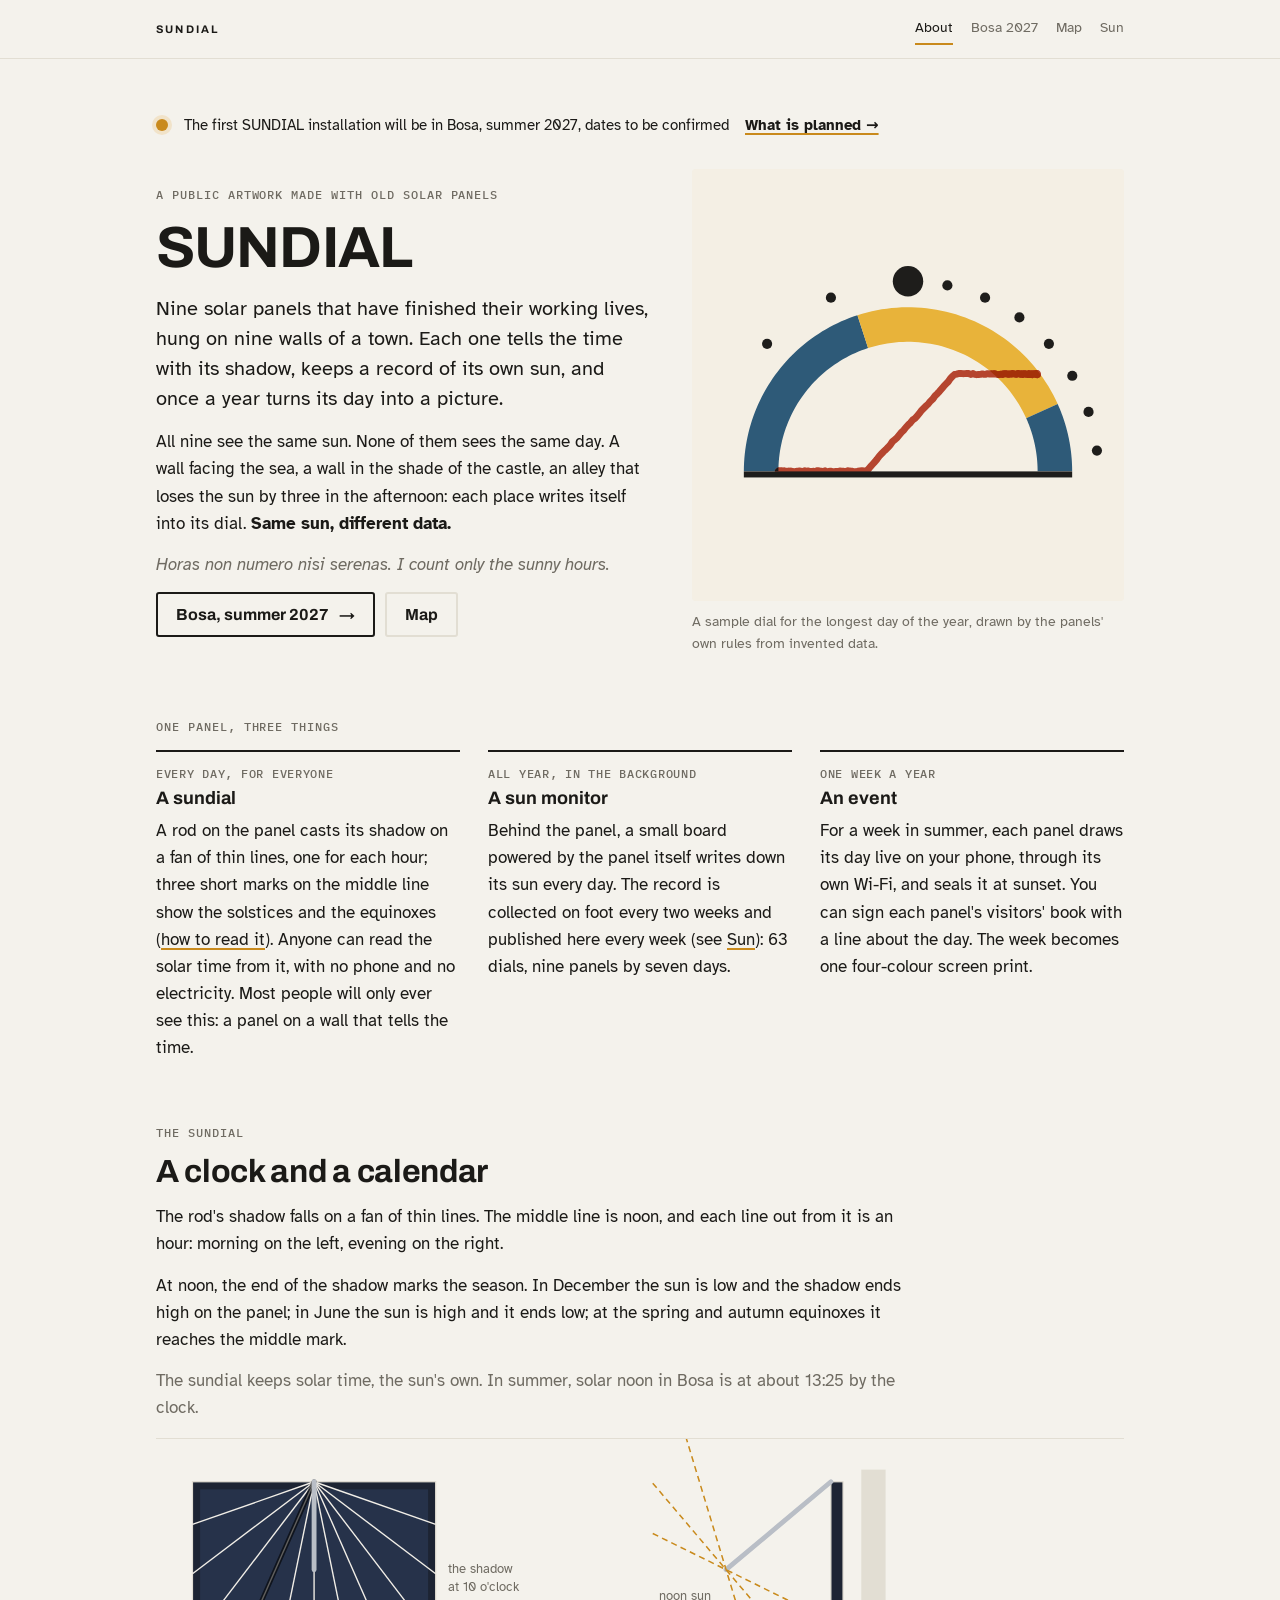
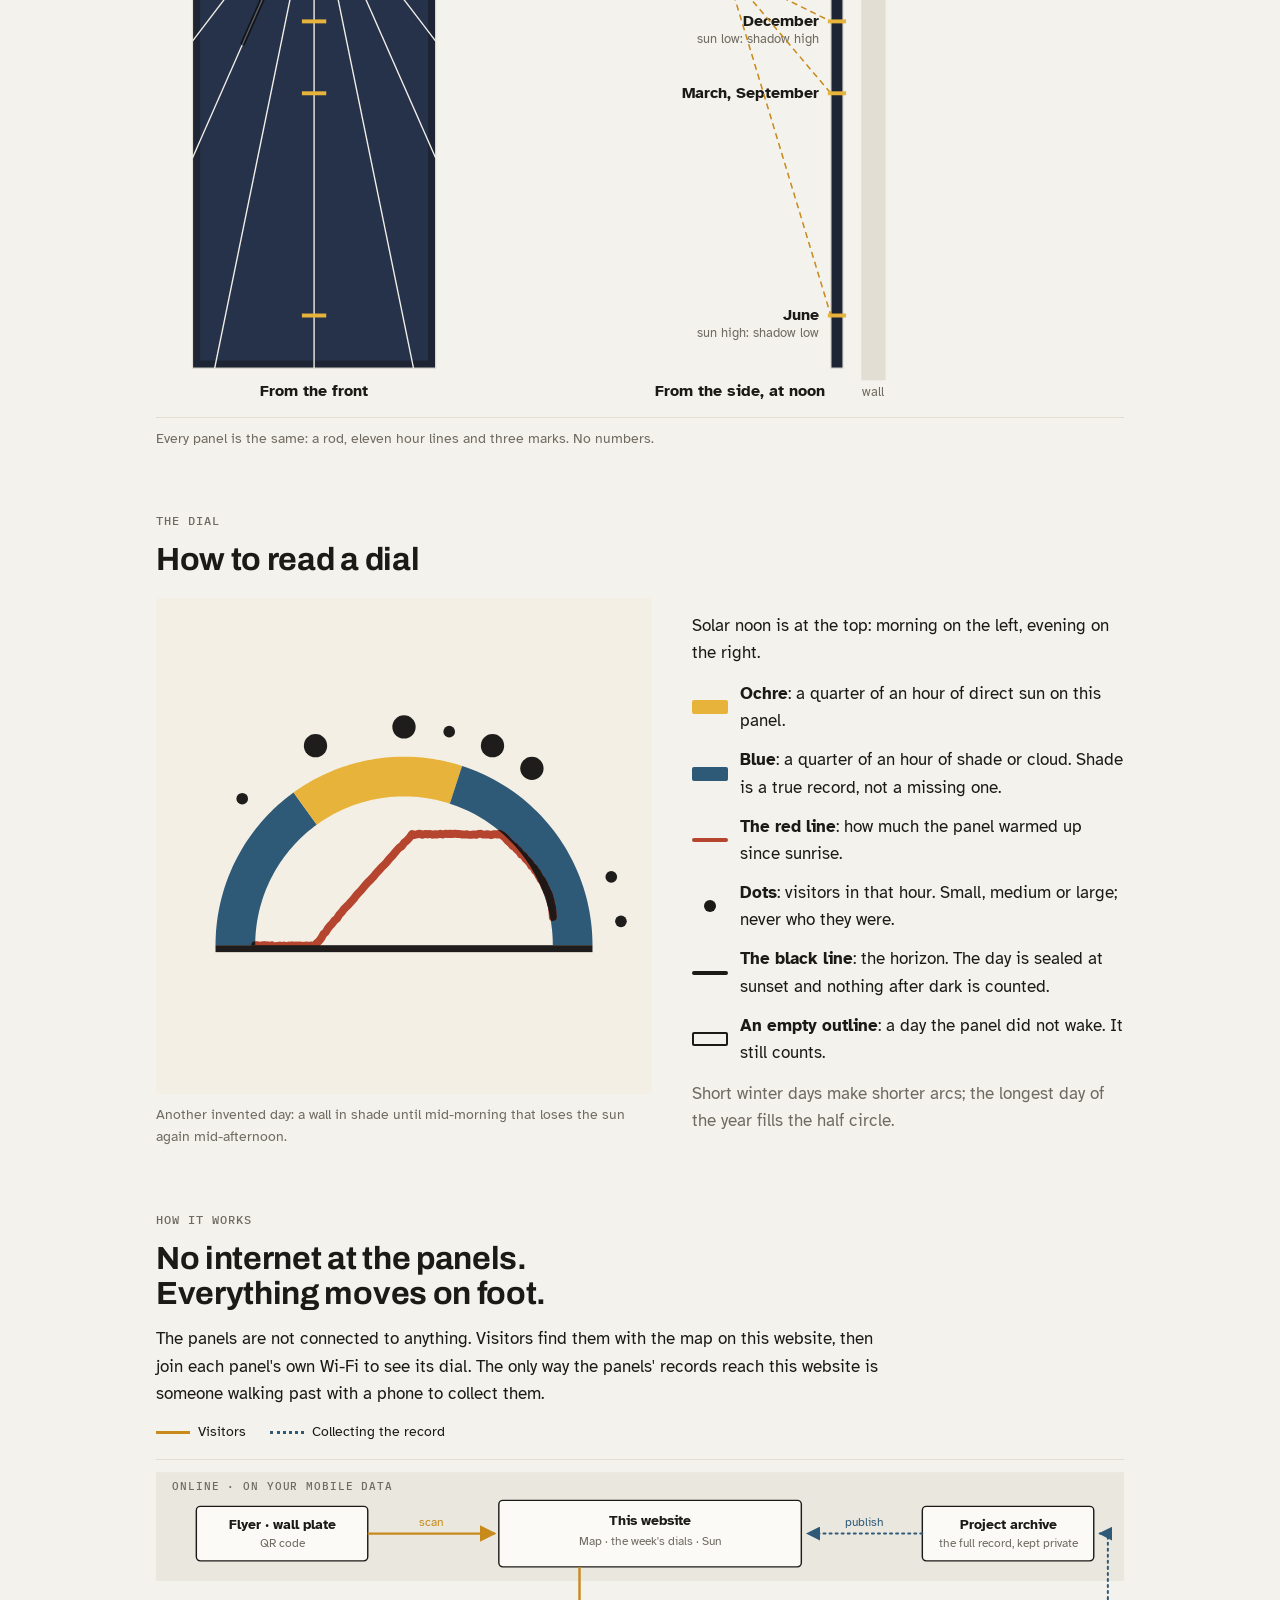
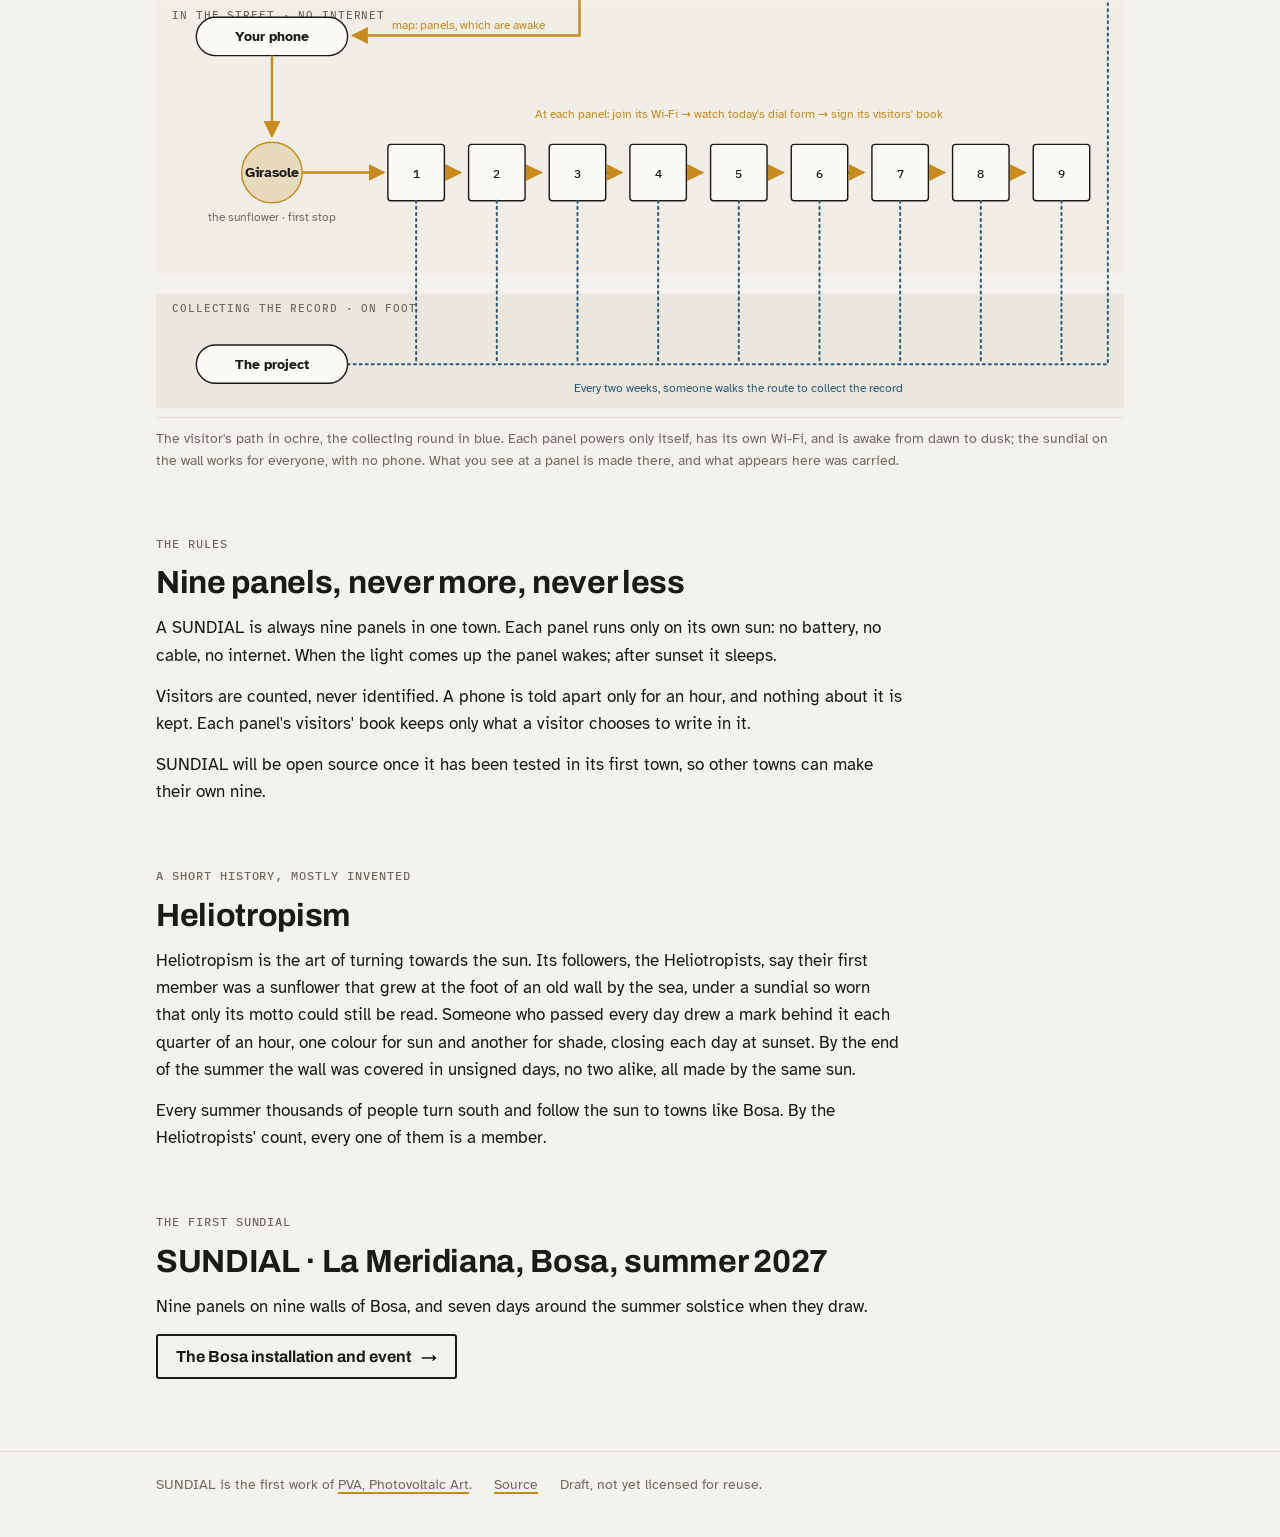
==== commit ef431e8f: "Website: 'How to read a dial' heading above the dial image on every screen Co-Authored-By: Claude Op" ====
--- a/docs/index.html
+++ b/docs/index.html
@@ -8,7 +8,7 @@
 <meta name="description" content="SUNDIAL: nine end-of-life solar panels on nine walls. Each is a sundial, records its own sun, and once a year draws its day as a picture.">
 <link rel="preconnect" href="https://fonts.googleapis.com">
 <link rel="stylesheet" href="https://fonts.googleapis.com/css2?family=Archivo:wght@500;700&family=Atkinson+Hyperlegible:ital,wght@0,400;0,700;1,400&family=IBM+Plex+Mono:wght@500&display=swap">
-<link rel="stylesheet" href="assets/site.css?v=20261030">
+<link rel="stylesheet" href="assets/site.css?v=20261030b">
 </head>
 <body>
 <header class="top"><div class="wrap">
@@ -76,14 +76,17 @@
     </figure>
   </section>
 
-  <section class="hero">
+  <section class="readdial">
+    <div class="col">
+      <span class="eyebrow">The dial</span>
+      <h2>How to read a dial</h2>
+    </div>
+    <div class="hero">
     <figure>
       <div class="dialbox"><canvas id="keyDial" data-day="key" aria-label="A second sample dial, a cloudier day with more blue sections"></canvas></div>
       <figcaption>Another invented day: a wall in shade until mid-morning that loses the sun again mid-afternoon.</figcaption>
     </figure>
     <div class="col">
-      <span class="eyebrow">The dial</span>
-      <h2>How to read a dial</h2>
       <p>Solar noon is at the top: morning on the left, evening on the right.</p>
       <ul class="key">
         <li><i class="sw o"></i><span><b>Ochre</b>: a quarter of an hour of direct sun on this panel.</span></li>
@@ -95,6 +98,7 @@
       </ul>
       <p class="mute">Short winter days make shorter arcs; the longest day of the year fills the half circle.</p>
     </div>
+  </div>
   </section>
 
   <section>
--- a/docs/assets/site.css
+++ b/docs/assets/site.css
@@ -173,3 +173,5 @@
 .sundial-fig .sd-shadow{stroke:#000;stroke-opacity:.6;stroke-width:1.6;stroke-linecap:round}
 .sundial-fig .sd-ray{stroke:var(--ochre);stroke-width:.5;stroke-dasharray:2 1.4}
 .sundial-fig .sd-wall{fill:var(--faint)}
+
+.readdial{display:grid;gap:20px}
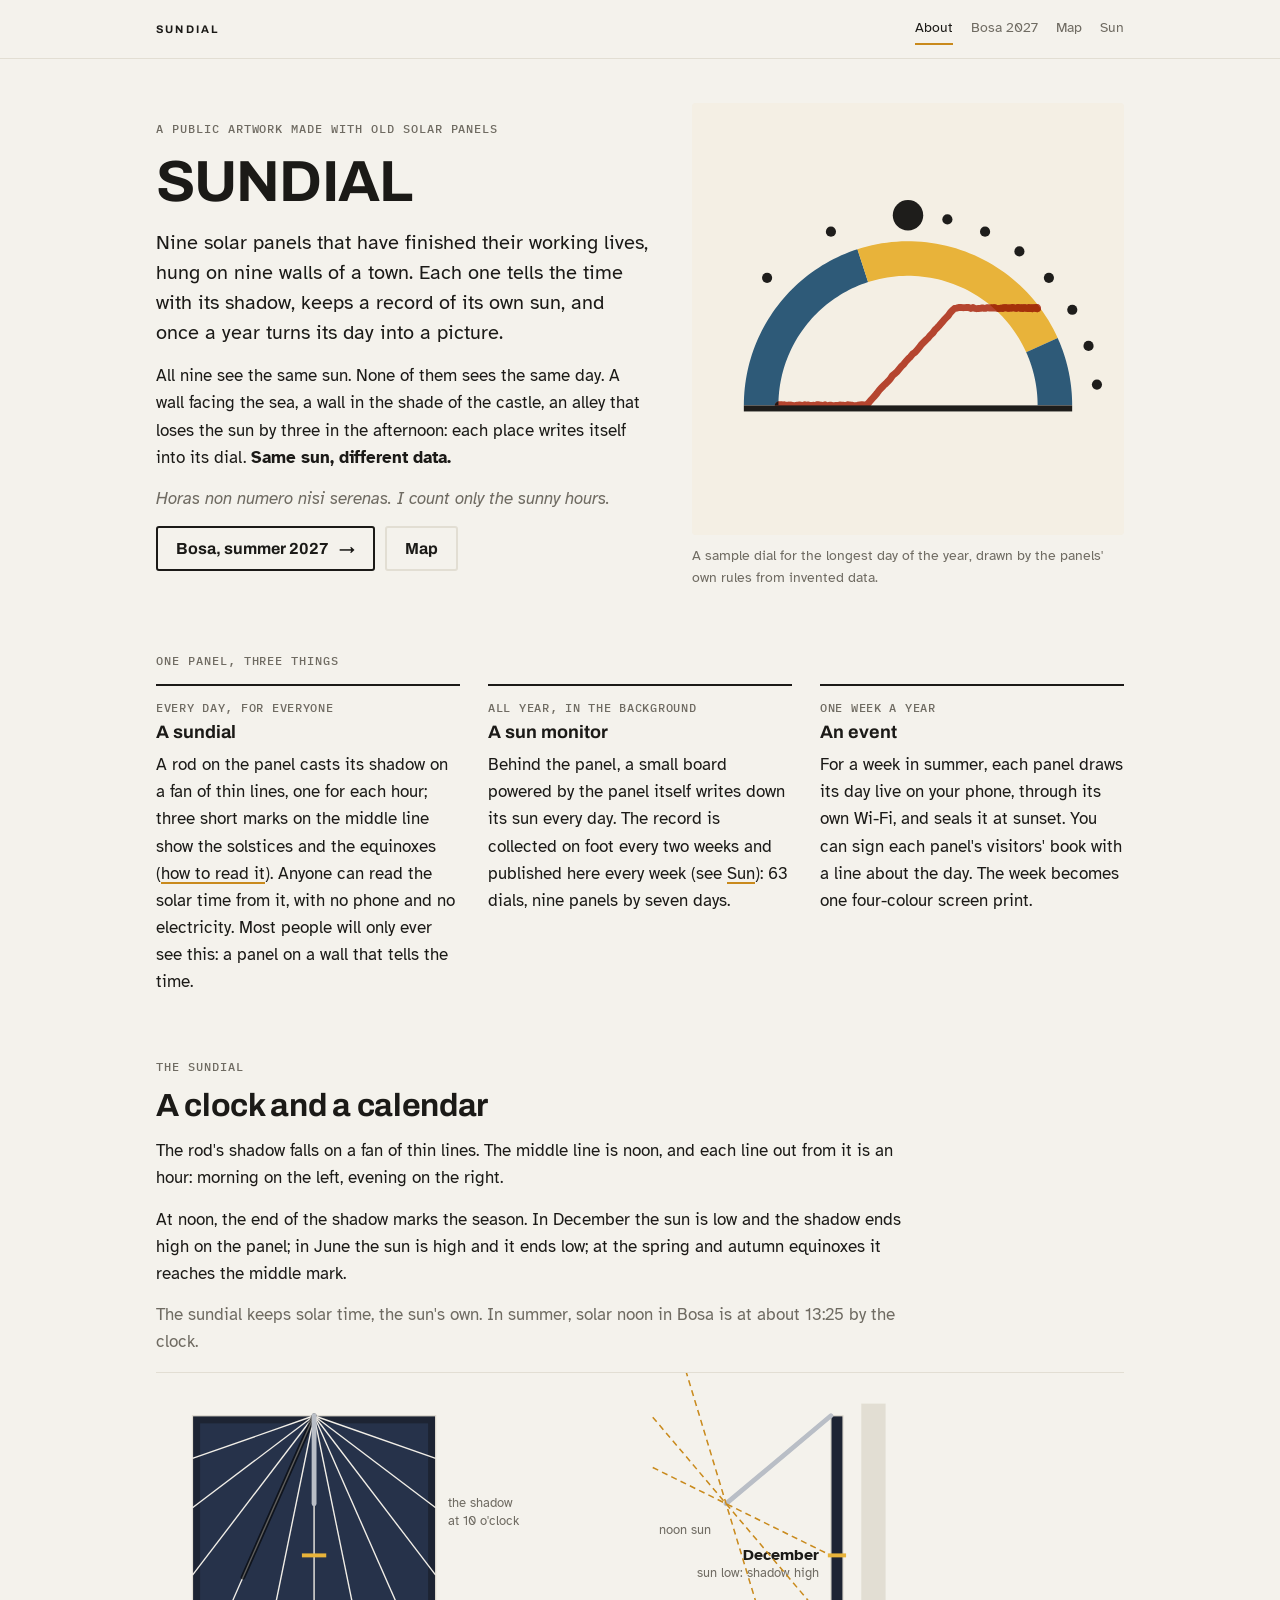
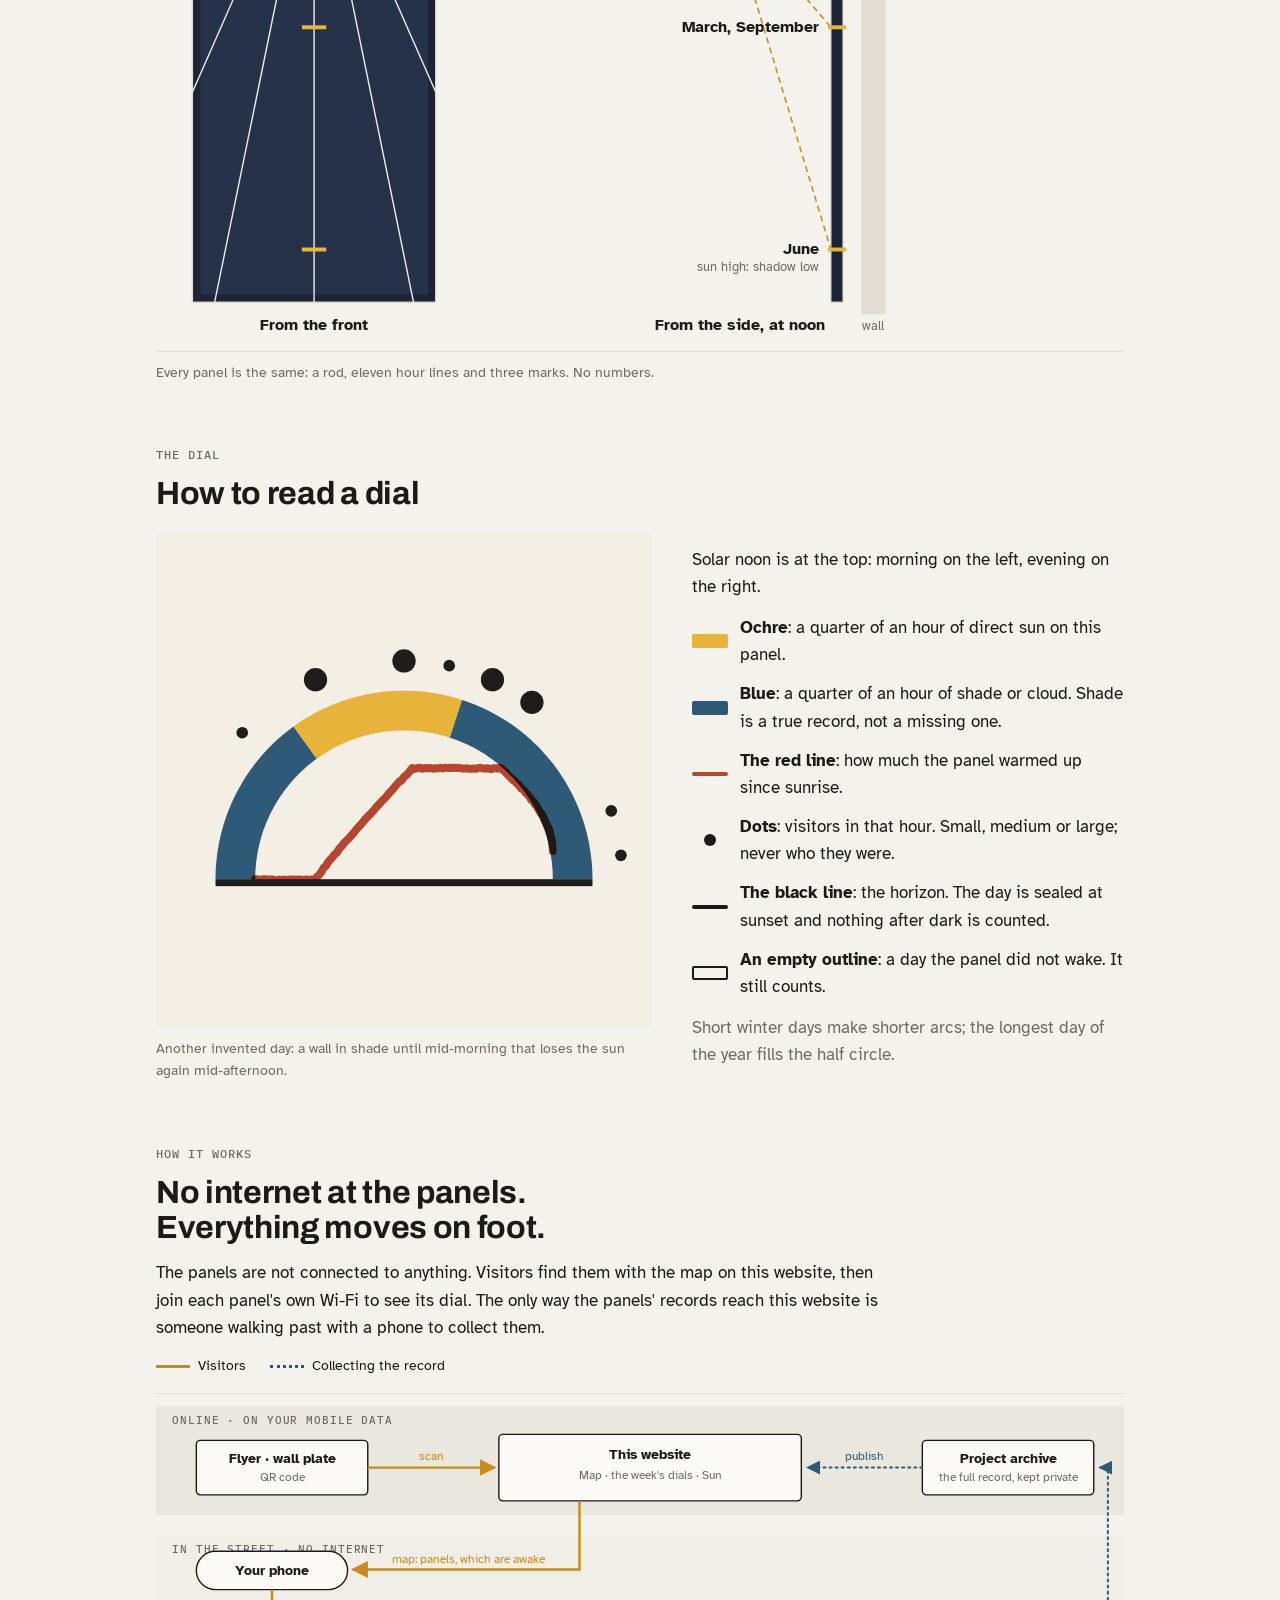
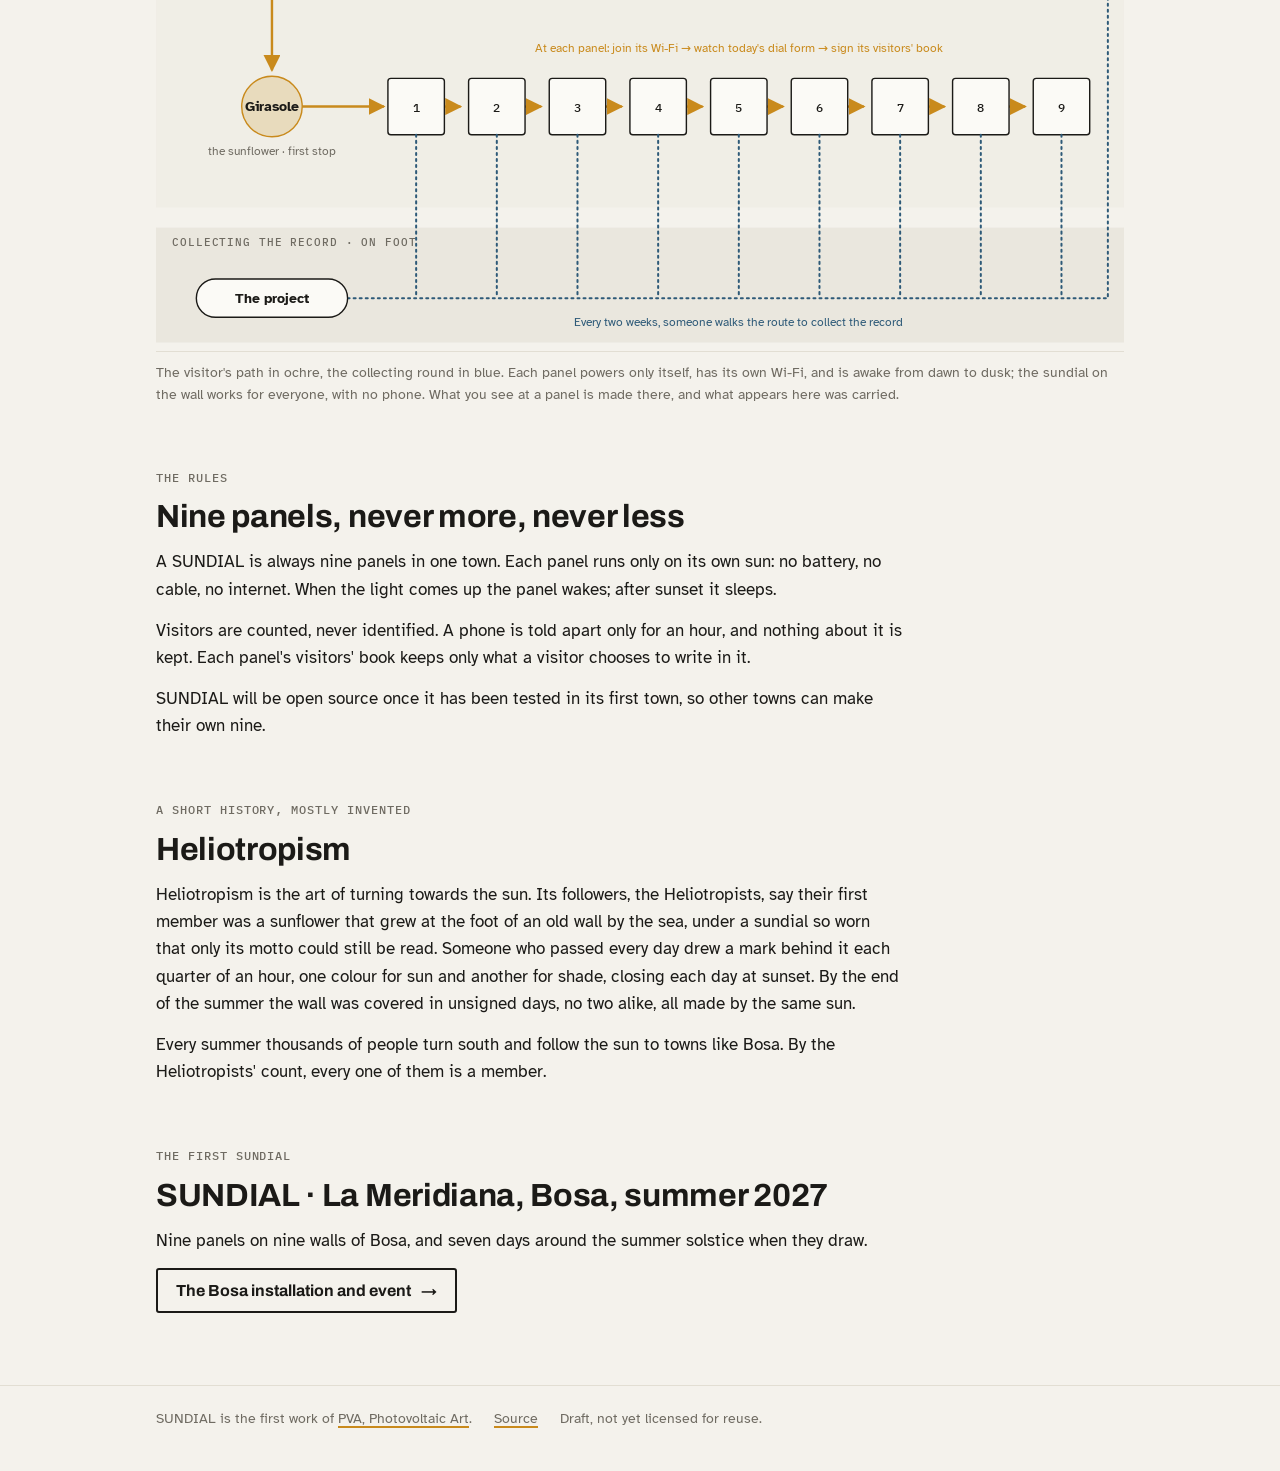
==== commit 1c0e5cc1: "Website: remove the date line at the top of About (the wall-plate panel card stays) Co-Authored-By: " ====
--- a/docs/index.html
+++ b/docs/index.html
@@ -23,7 +23,6 @@
 
 <main class="wrap">
 
-  <div class="now" id="now" hidden></div>
   <section class="here" id="here" hidden aria-live="polite"></section>
 
   <section class="hero">
@@ -216,11 +215,11 @@
   const hero = document.getElementById('heroDial'); hero.__day = sampleDay('2027-06-21', 5); draw(hero, hero.__day);
   const key = document.getElementById('keyDial'); key.__day = sampleDay('2027-06-23', 4); draw(key, key.__day);
 
-  /* Where the visitor is in the year, and (from a wall plate's QR code, ?p=4) which panel they stand at. */
+  /* From a wall plate's QR code (?p=4): which panel the visitor stands at, and where we are in the event year. */
   (function () {
     const ev = eventState();
     const p = +new URLSearchParams(location.search).get('p');
-    const now = document.getElementById('now'), here = document.getElementById('here');
+    const here = document.getElementById('here');
     const wifi = n => 'panel-' + String(n).padStart(2, '0');
     if (p >= 1 && p <= 9) {
       const during = ev.phase === 'during';
@@ -236,9 +235,6 @@
           <a class="cta quiet" href="${during ? 'bosa.html' : ev.phase === 'after' ? 'sun.html' : 'bosa.html'}">${ev.phase === 'after' ? 'Sun' : 'Bosa 2027'}</a></div>
         <p class="mute">Below: what SUNDIAL is.</p>`;
       here.hidden = false;
-    } else {
-      now.innerHTML = `<i class="disc" aria-hidden="true"></i><span>${ev.line}</span>${ev.links.map(([t, h]) => `<a href="${h}">${t} →</a>`).join('')}`;
-      now.hidden = false;
     }
   })();
 </script>
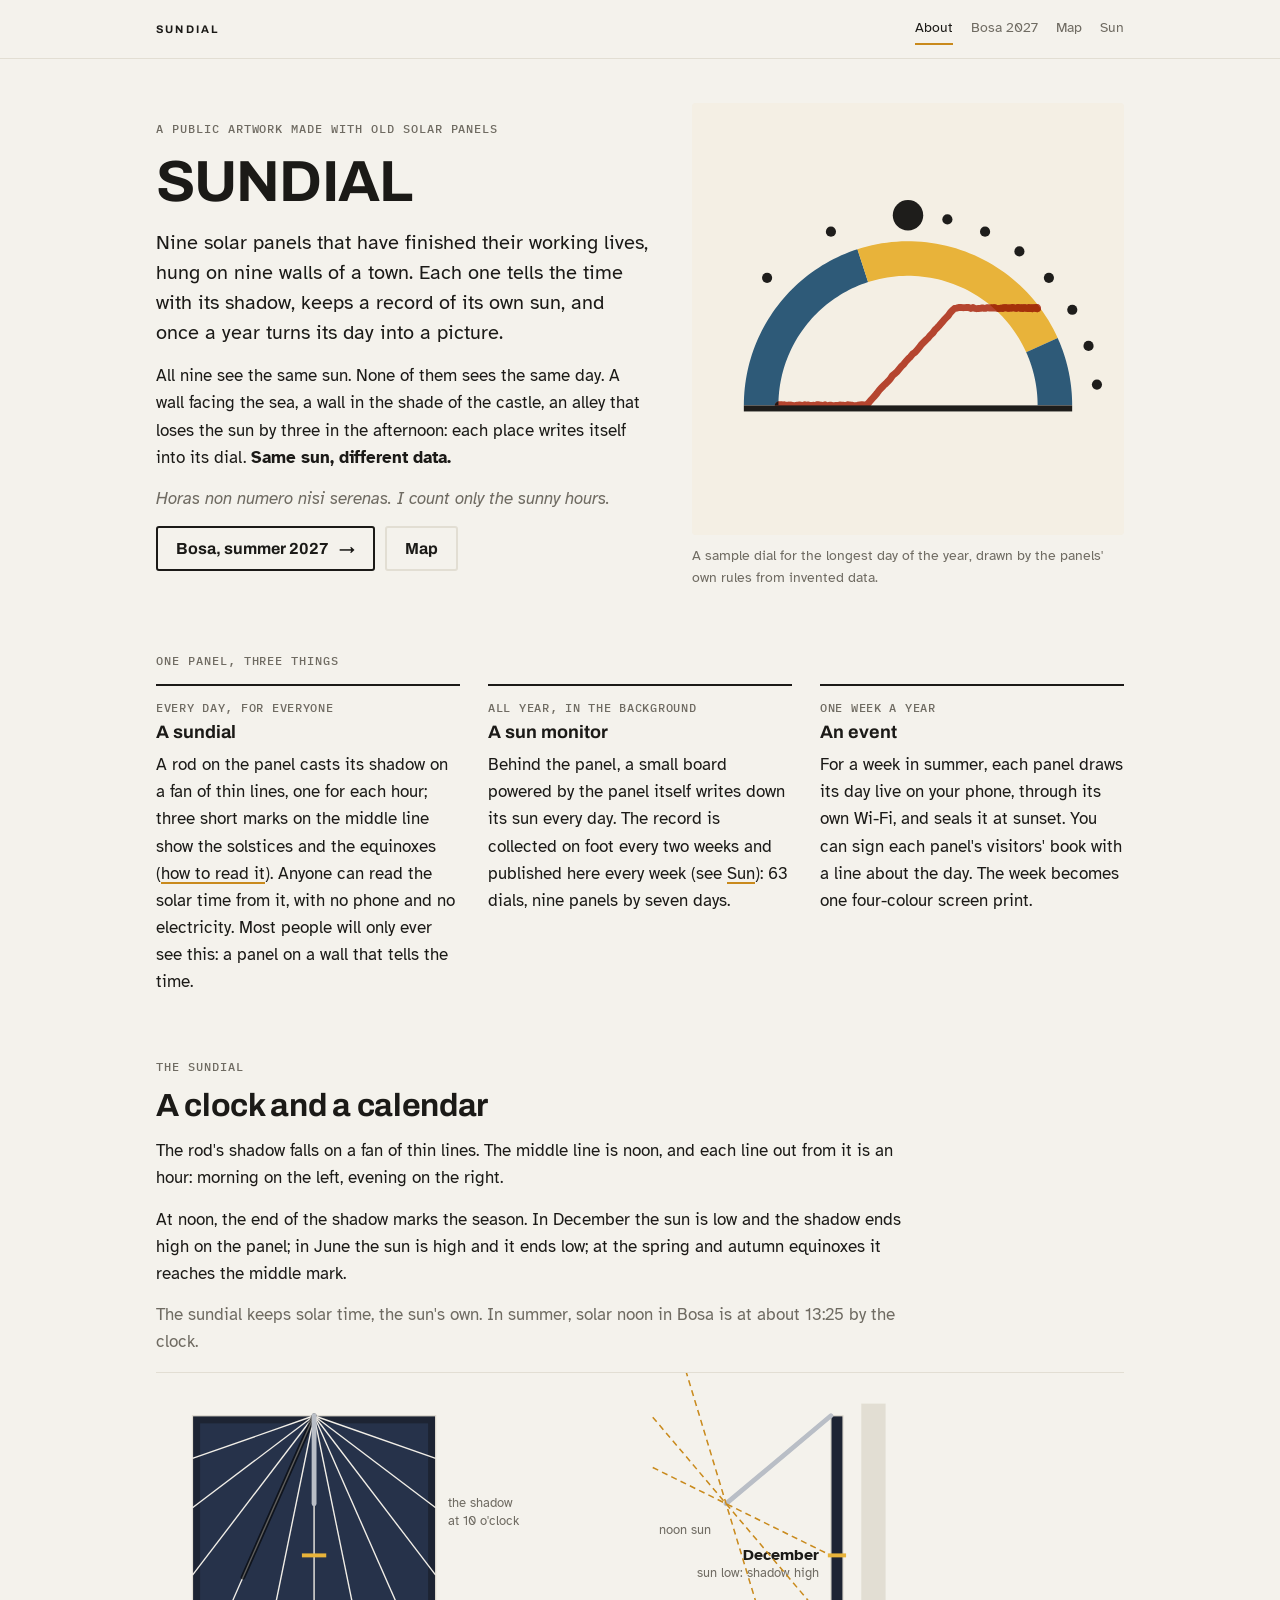
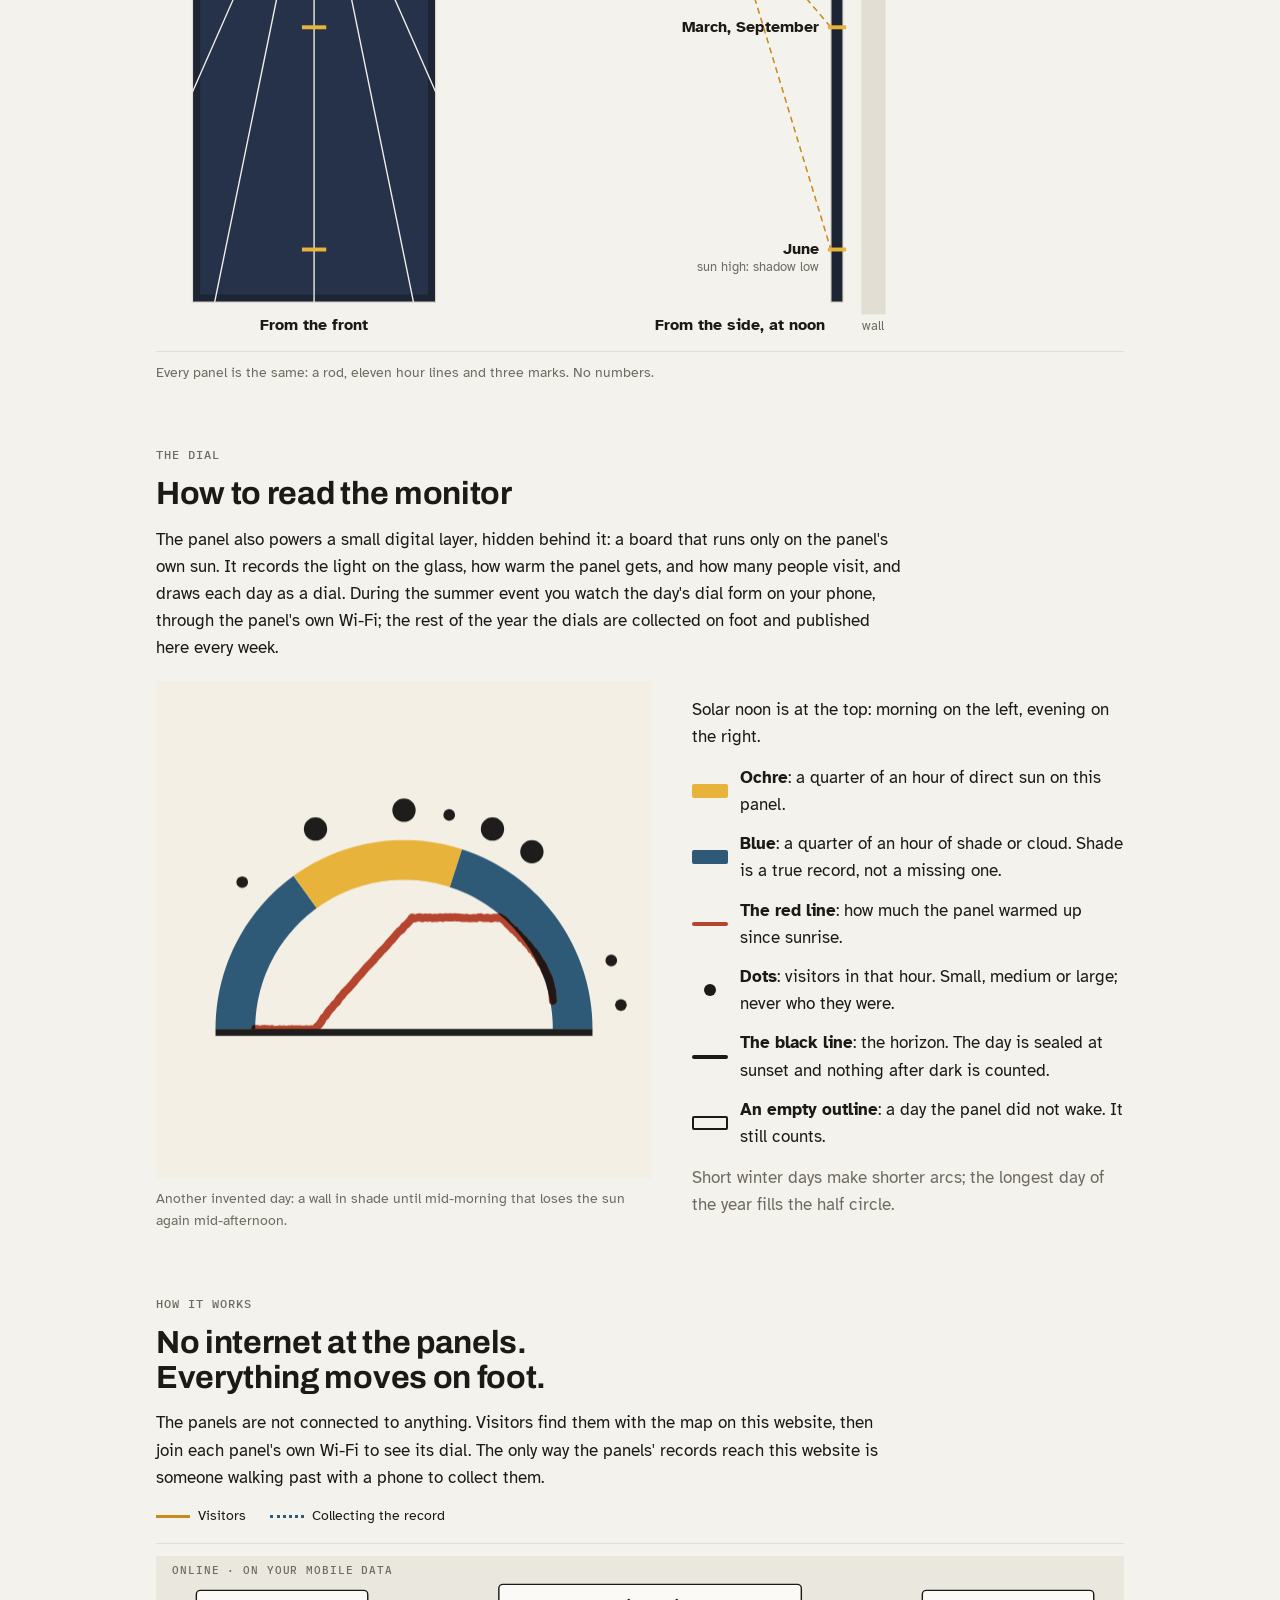
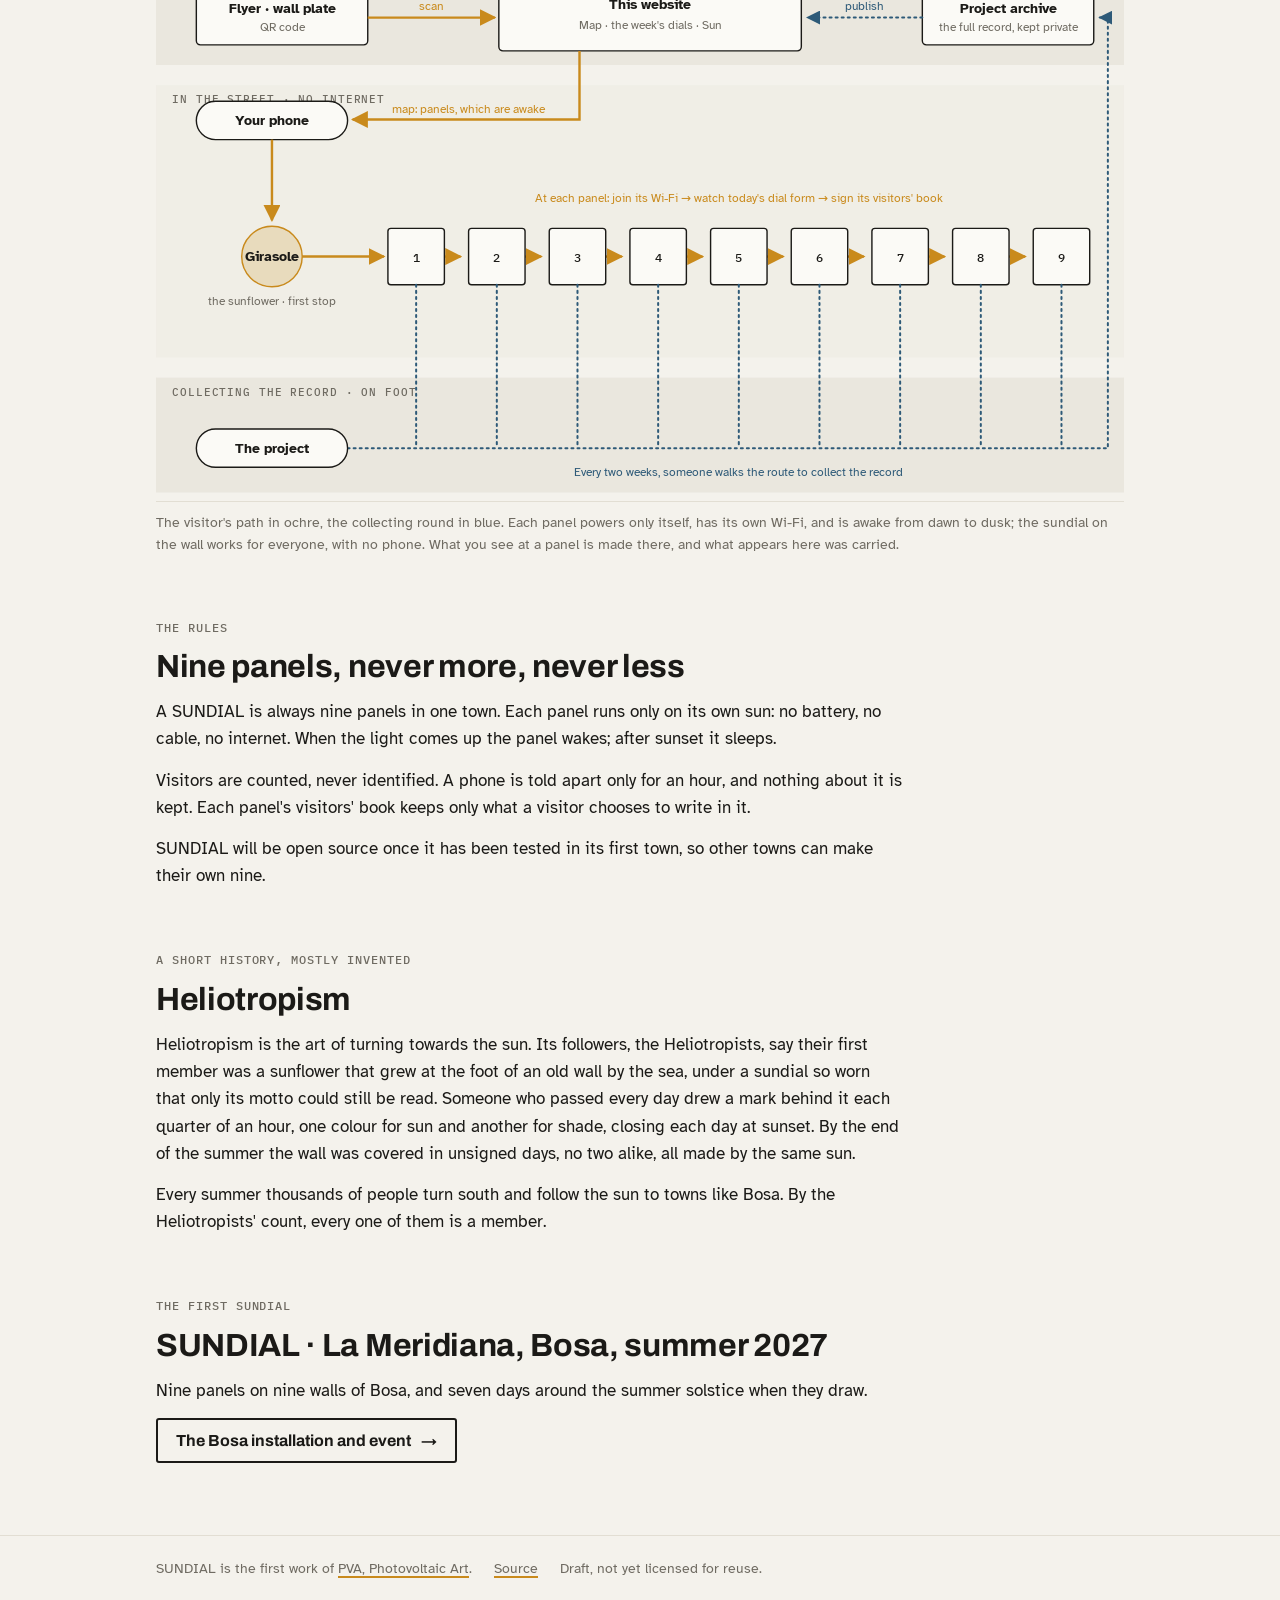
==== commit 2d7afa98: "Website: 'How to read the monitor', with a paragraph on the digital layer the panel powers Co-Author" ====
--- a/docs/index.html
+++ b/docs/index.html
@@ -78,7 +78,8 @@
   <section class="readdial">
     <div class="col">
       <span class="eyebrow">The dial</span>
-      <h2>How to read a dial</h2>
+      <h2>How to read the monitor</h2>
+      <p>The panel also powers a small digital layer, hidden behind it: a board that runs only on the panel's own sun. It records the light on the glass, how warm the panel gets, and how many people visit, and draws each day as a dial. During the summer event you watch the day's dial form on your phone, through the panel's own Wi-Fi; the rest of the year the dials are collected on foot and published here every week.</p>
     </div>
     <div class="hero">
     <figure>
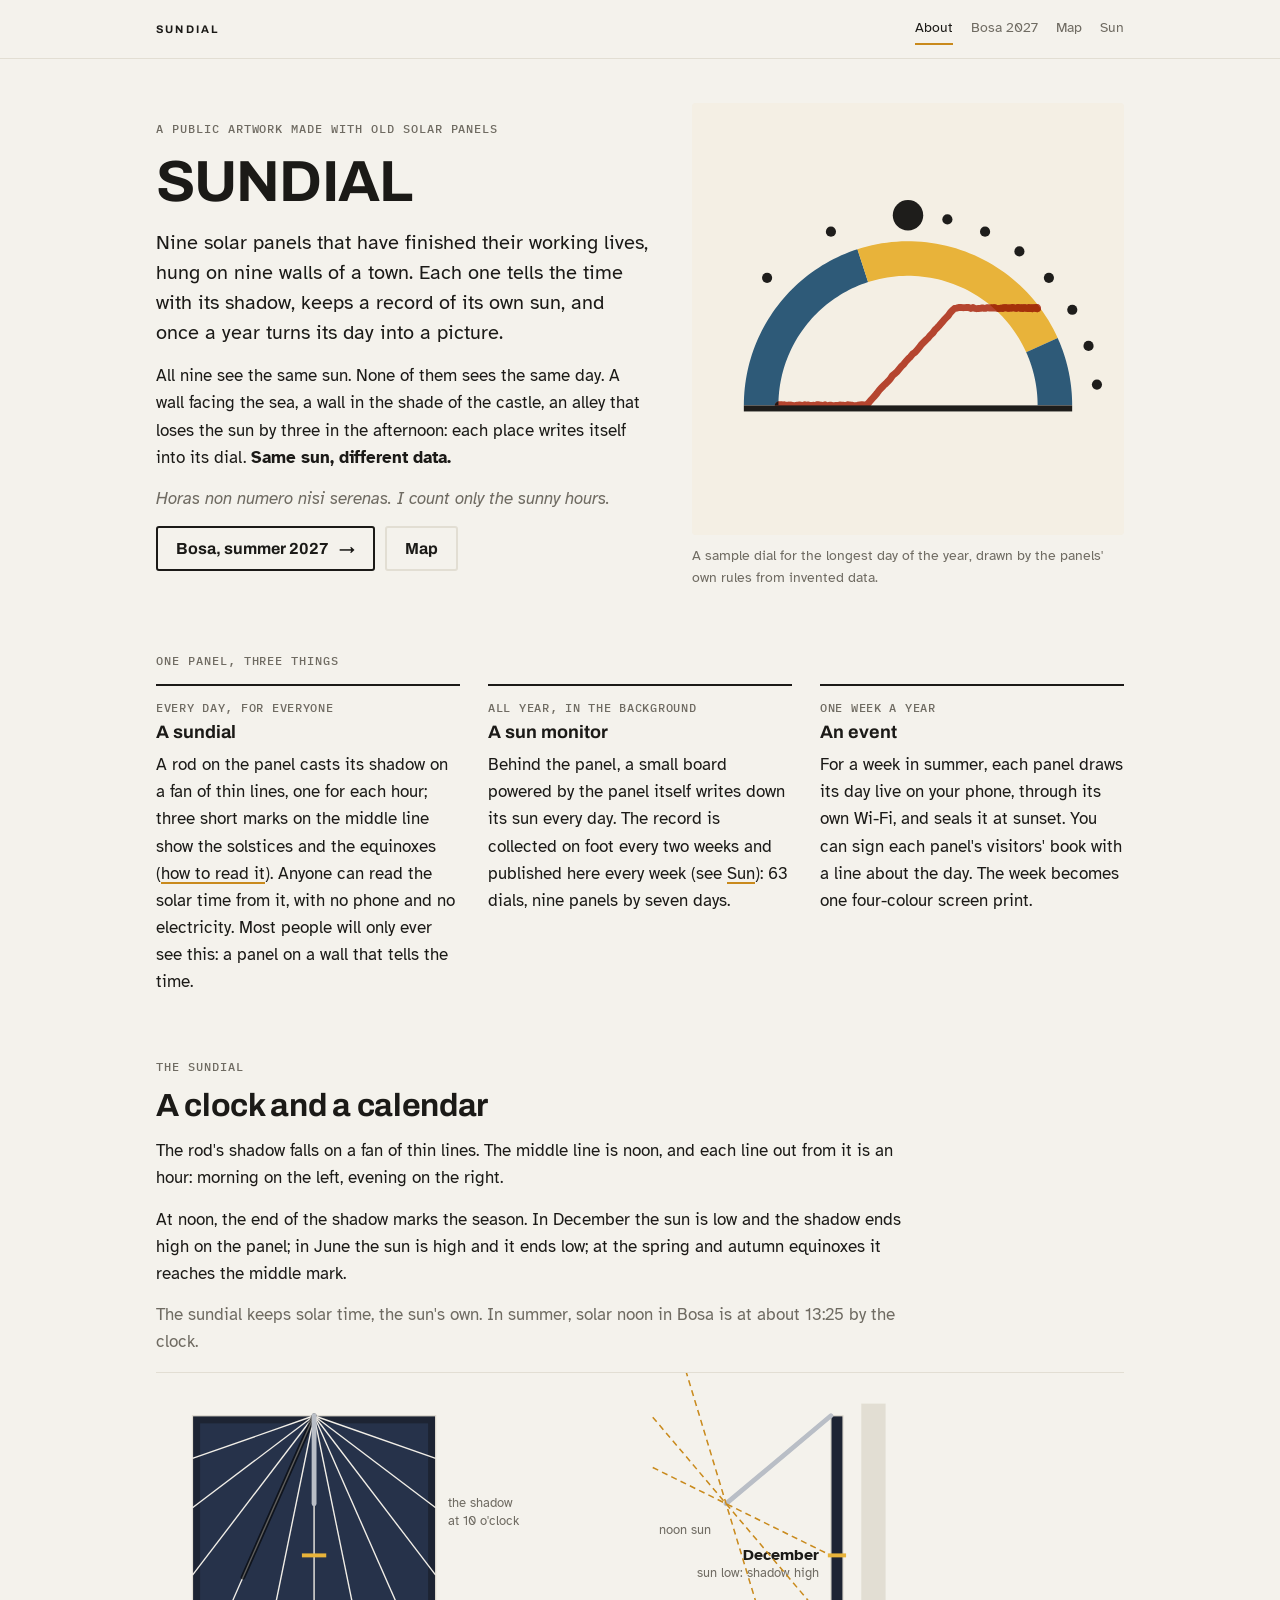
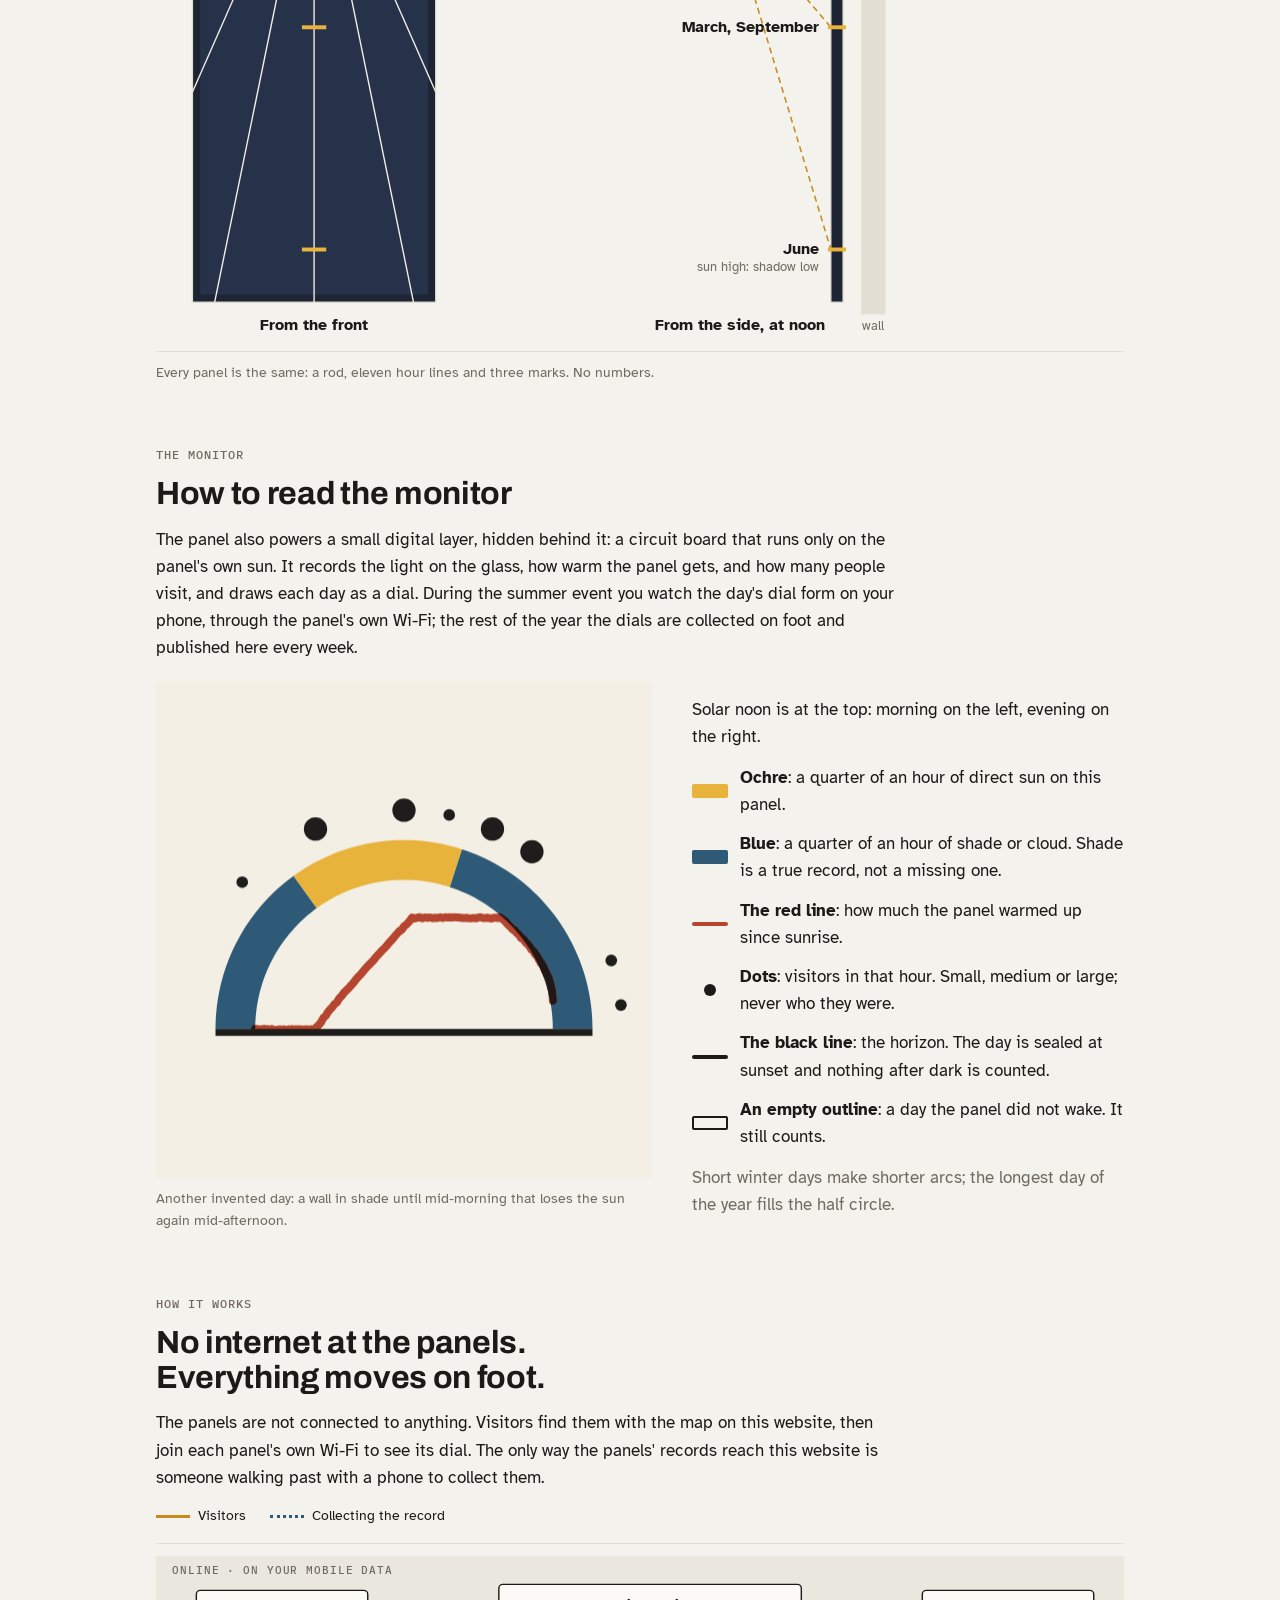
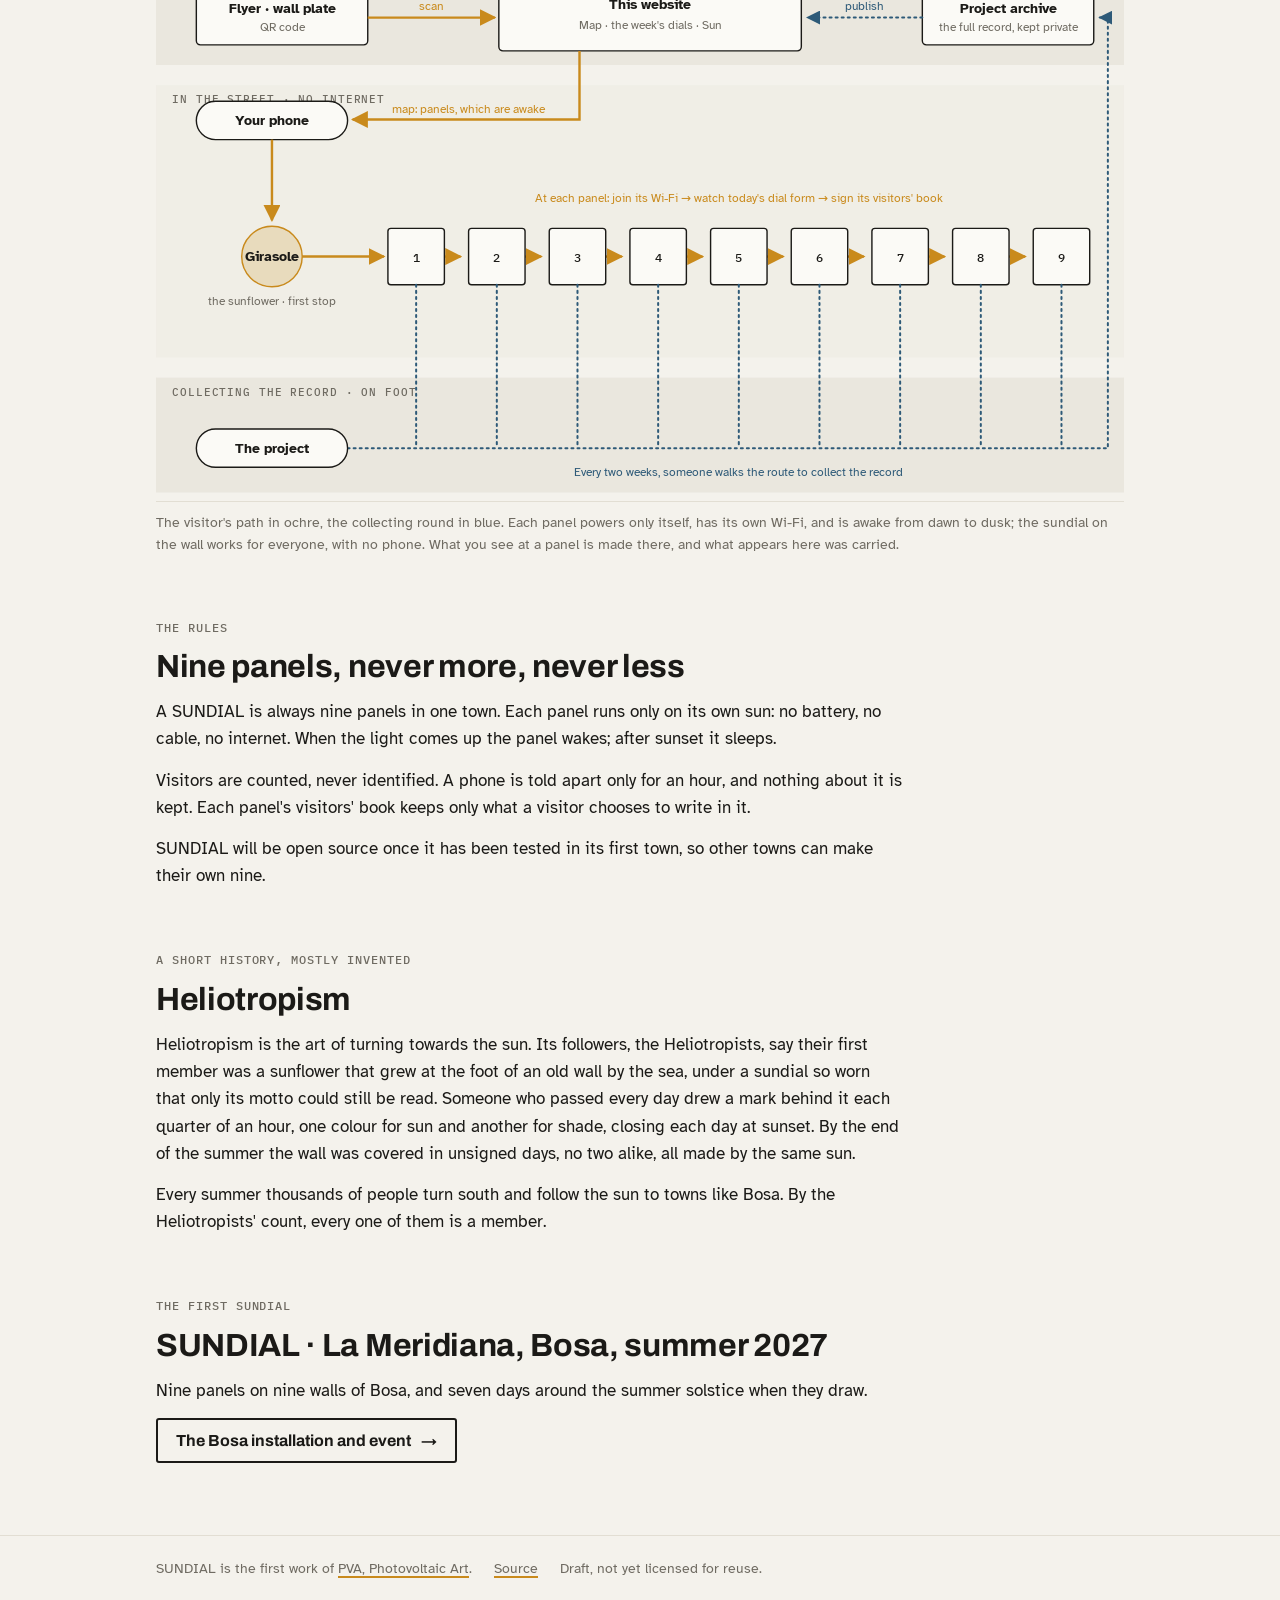
==== commit 5501d19c: "Website: label 'The Monitor'; 'circuit board' Co-Authored-By: Claude Opus 5.5 <noreply@anthropic.com" ====
--- a/docs/index.html
+++ b/docs/index.html
@@ -77,9 +77,9 @@
 
   <section class="readdial">
     <div class="col">
-      <span class="eyebrow">The dial</span>
+      <span class="eyebrow">The Monitor</span>
       <h2>How to read the monitor</h2>
-      <p>The panel also powers a small digital layer, hidden behind it: a board that runs only on the panel's own sun. It records the light on the glass, how warm the panel gets, and how many people visit, and draws each day as a dial. During the summer event you watch the day's dial form on your phone, through the panel's own Wi-Fi; the rest of the year the dials are collected on foot and published here every week.</p>
+      <p>The panel also powers a small digital layer, hidden behind it: a circuit board that runs only on the panel's own sun. It records the light on the glass, how warm the panel gets, and how many people visit, and draws each day as a dial. During the summer event you watch the day's dial form on your phone, through the panel's own Wi-Fi; the rest of the year the dials are collected on foot and published here every week.</p>
     </div>
     <div class="hero">
     <figure>
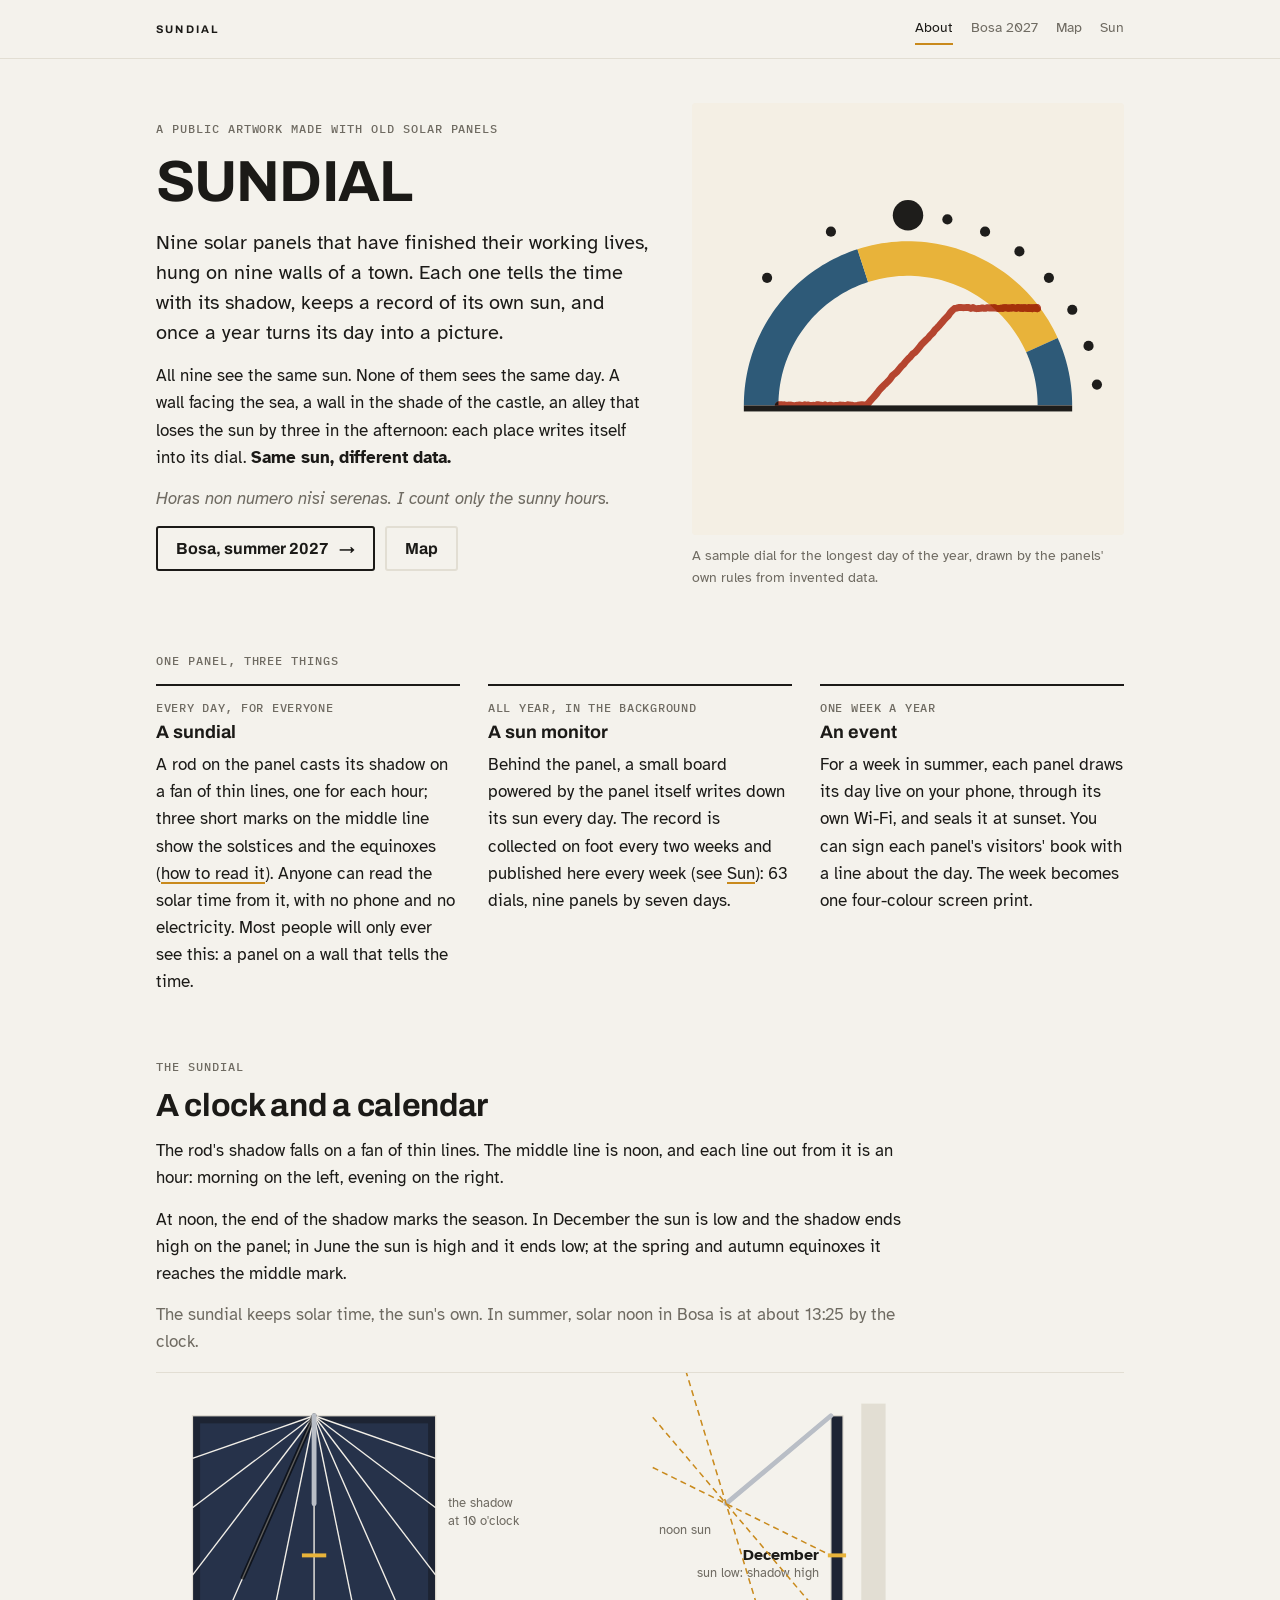
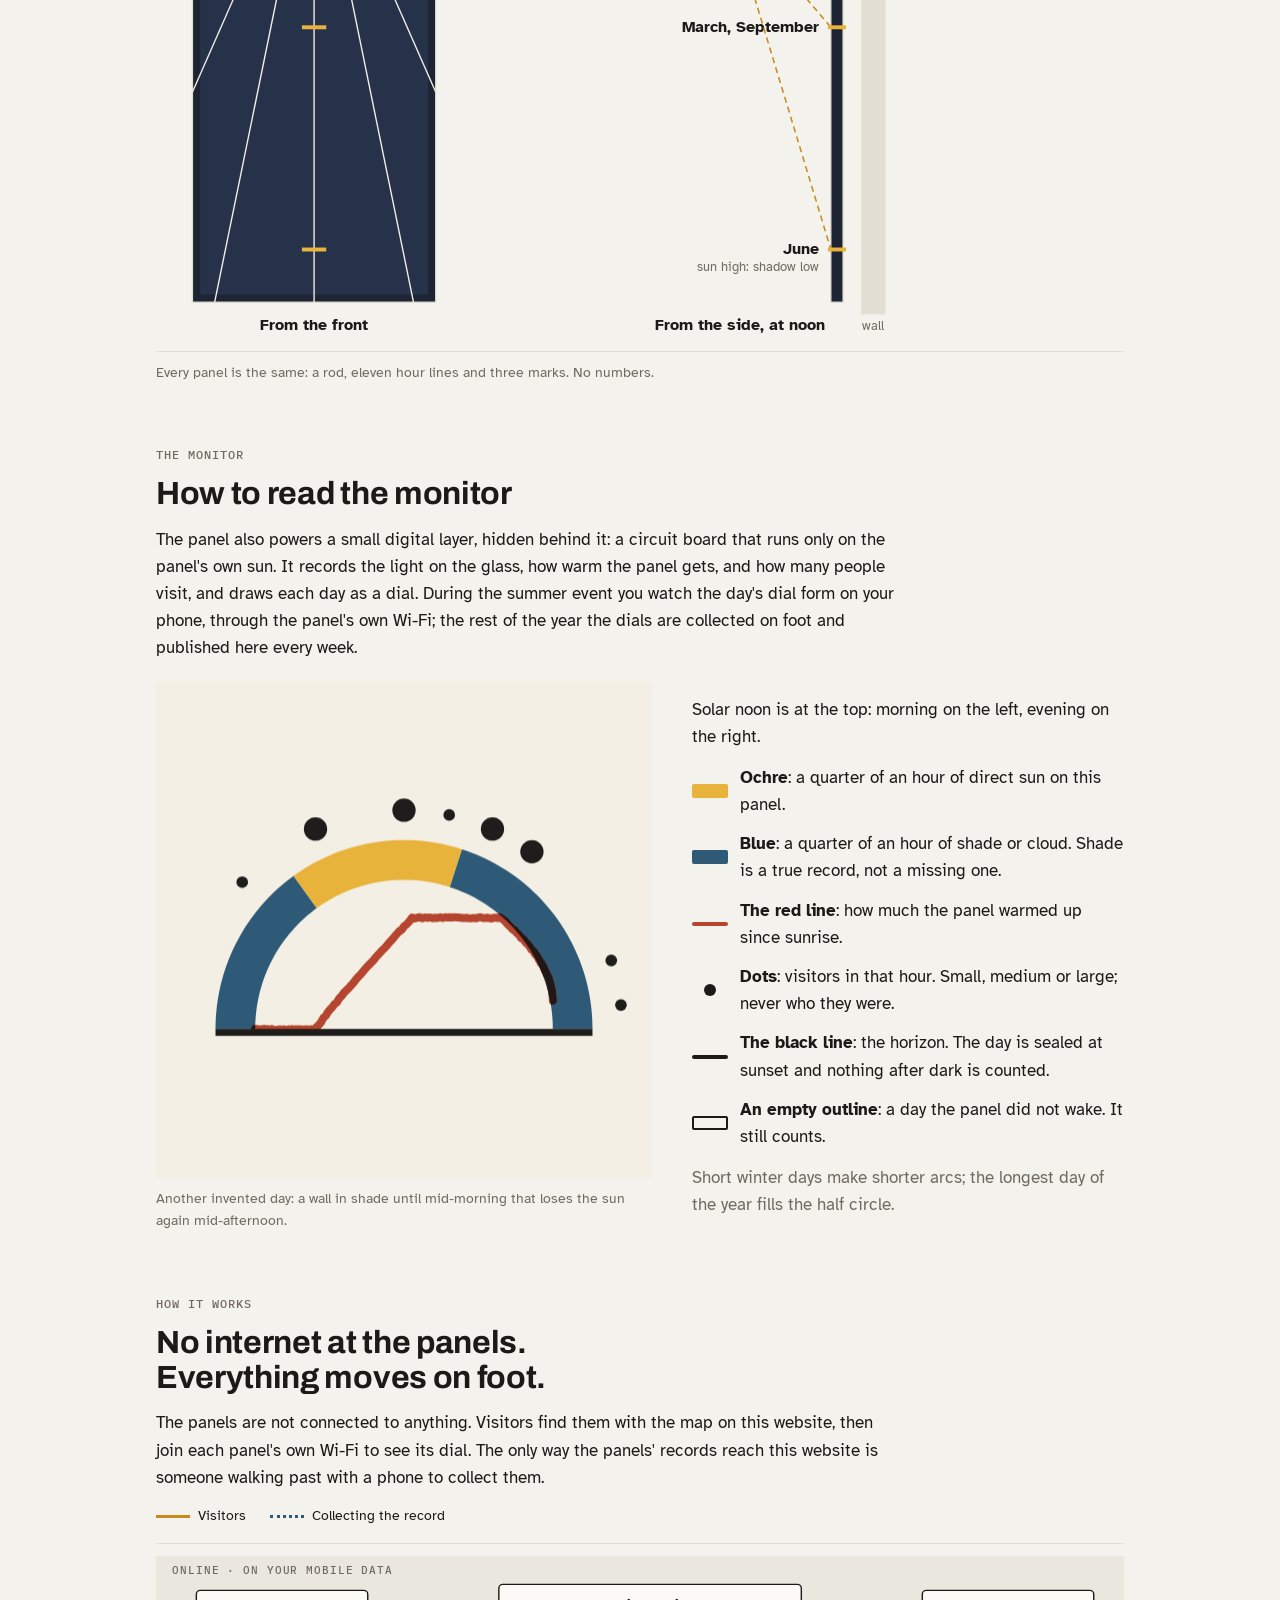
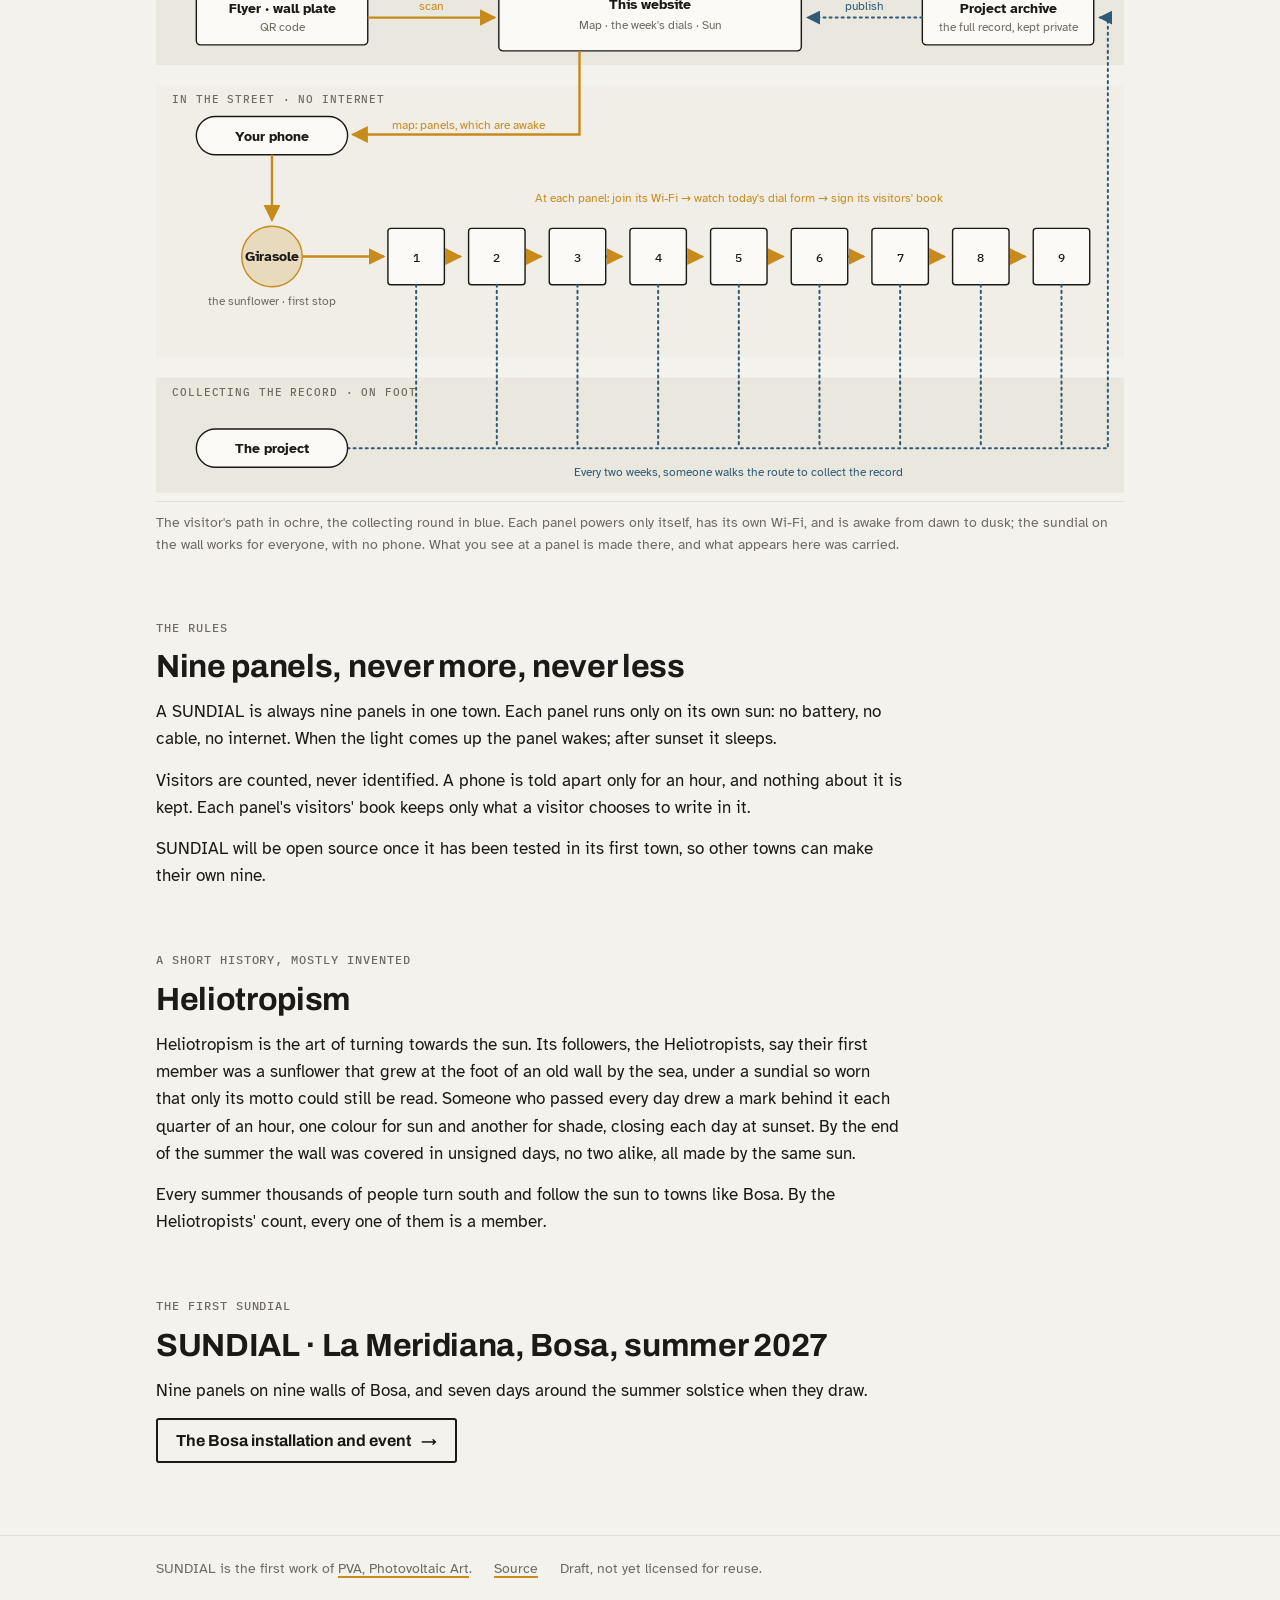
==== commit 04c66fb5: "Website diagram: Your phone moved clear of the 'In the street' label Co-Authored-By: Claude Opus 5.5" ====
--- a/docs/index.html
+++ b/docs/index.html
@@ -137,12 +137,12 @@
         <path class="adm" d="M760 73 H646" marker-end="url(#ha)"/>
         <text class="ta" x="703" y="65" text-anchor="middle">publish</text>
 
-        <path class="vis" d="M420 106 V174 H195" marker-end="url(#hv)"/>
-        <text class="tv" x="310" y="168" text-anchor="middle">map: panels, which are awake</text>
-        <rect class="box" x="40" y="156" width="150" height="38" rx="19"/>
-        <text class="t" x="115" y="180" text-anchor="middle">Your phone</text>
-
-        <path class="vis" d="M115 194 V274" marker-end="url(#hv)"/>
+        <path class="vis" d="M420 106 V189 H195" marker-end="url(#hv)"/>
+        <text class="tv" x="310" y="183" text-anchor="middle">map: panels, which are awake</text>
+        <rect class="box" x="40" y="171" width="150" height="38" rx="19"/>
+        <text class="t" x="115" y="195" text-anchor="middle">Your phone</text>
+
+        <path class="vis" d="M115 209 V274" marker-end="url(#hv)"/>
         <circle class="sun" cx="115" cy="310" r="30"/>
         <text class="t" x="115" y="314" text-anchor="middle">Girasole</text>
         <text class="s" x="115" y="358" text-anchor="middle">the sunflower · first stop</text>
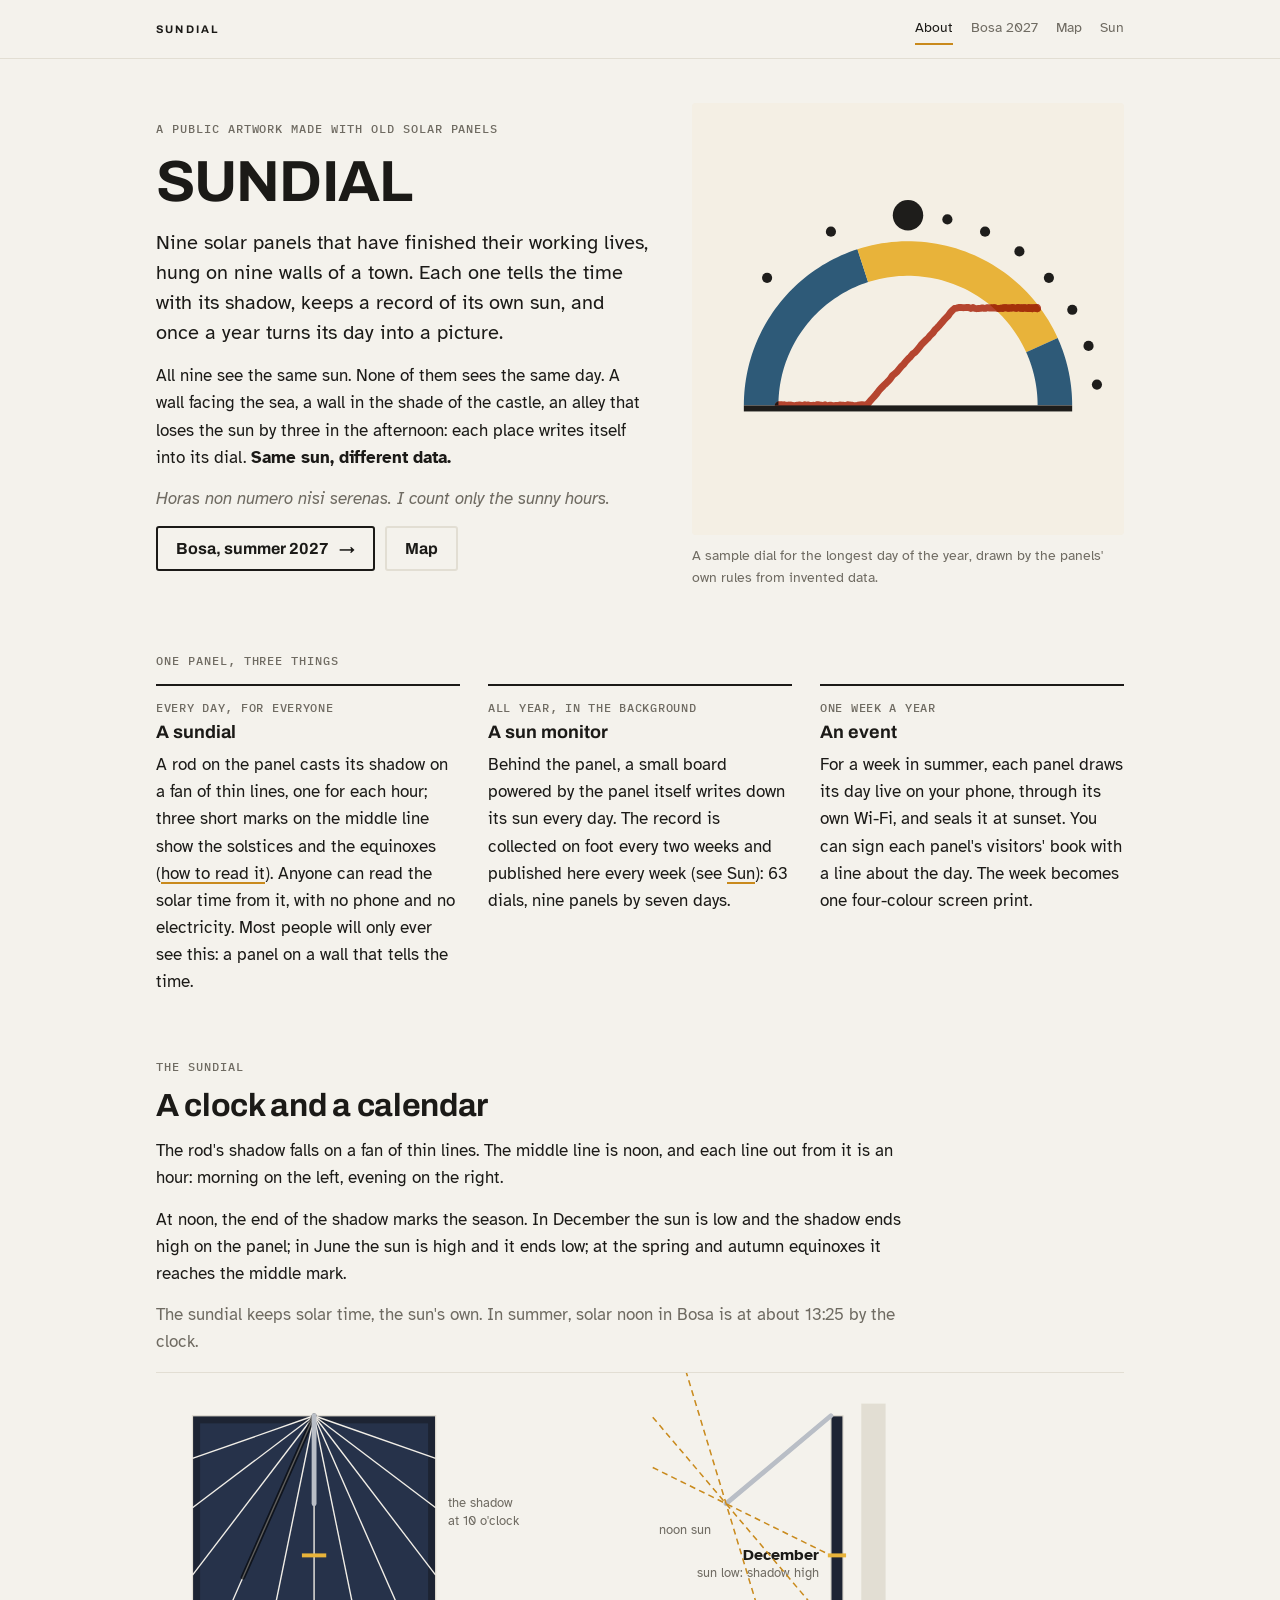
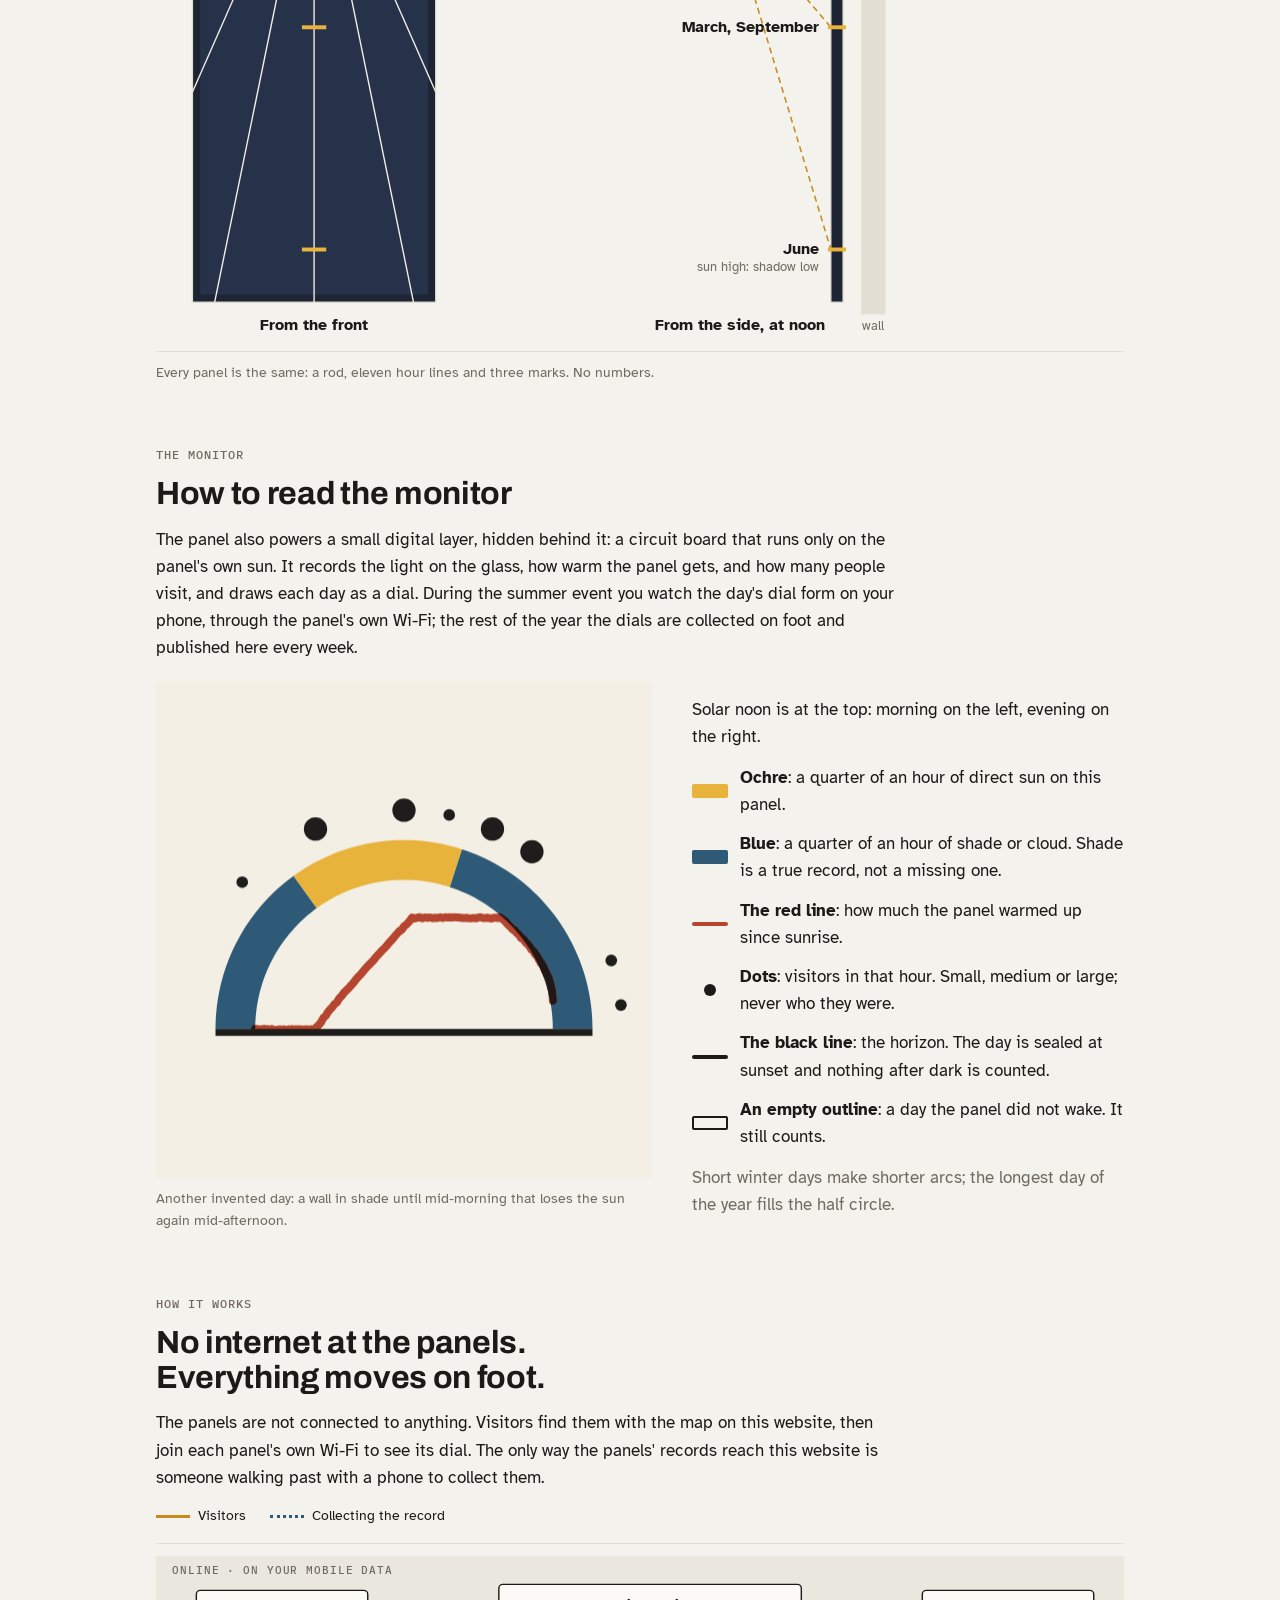
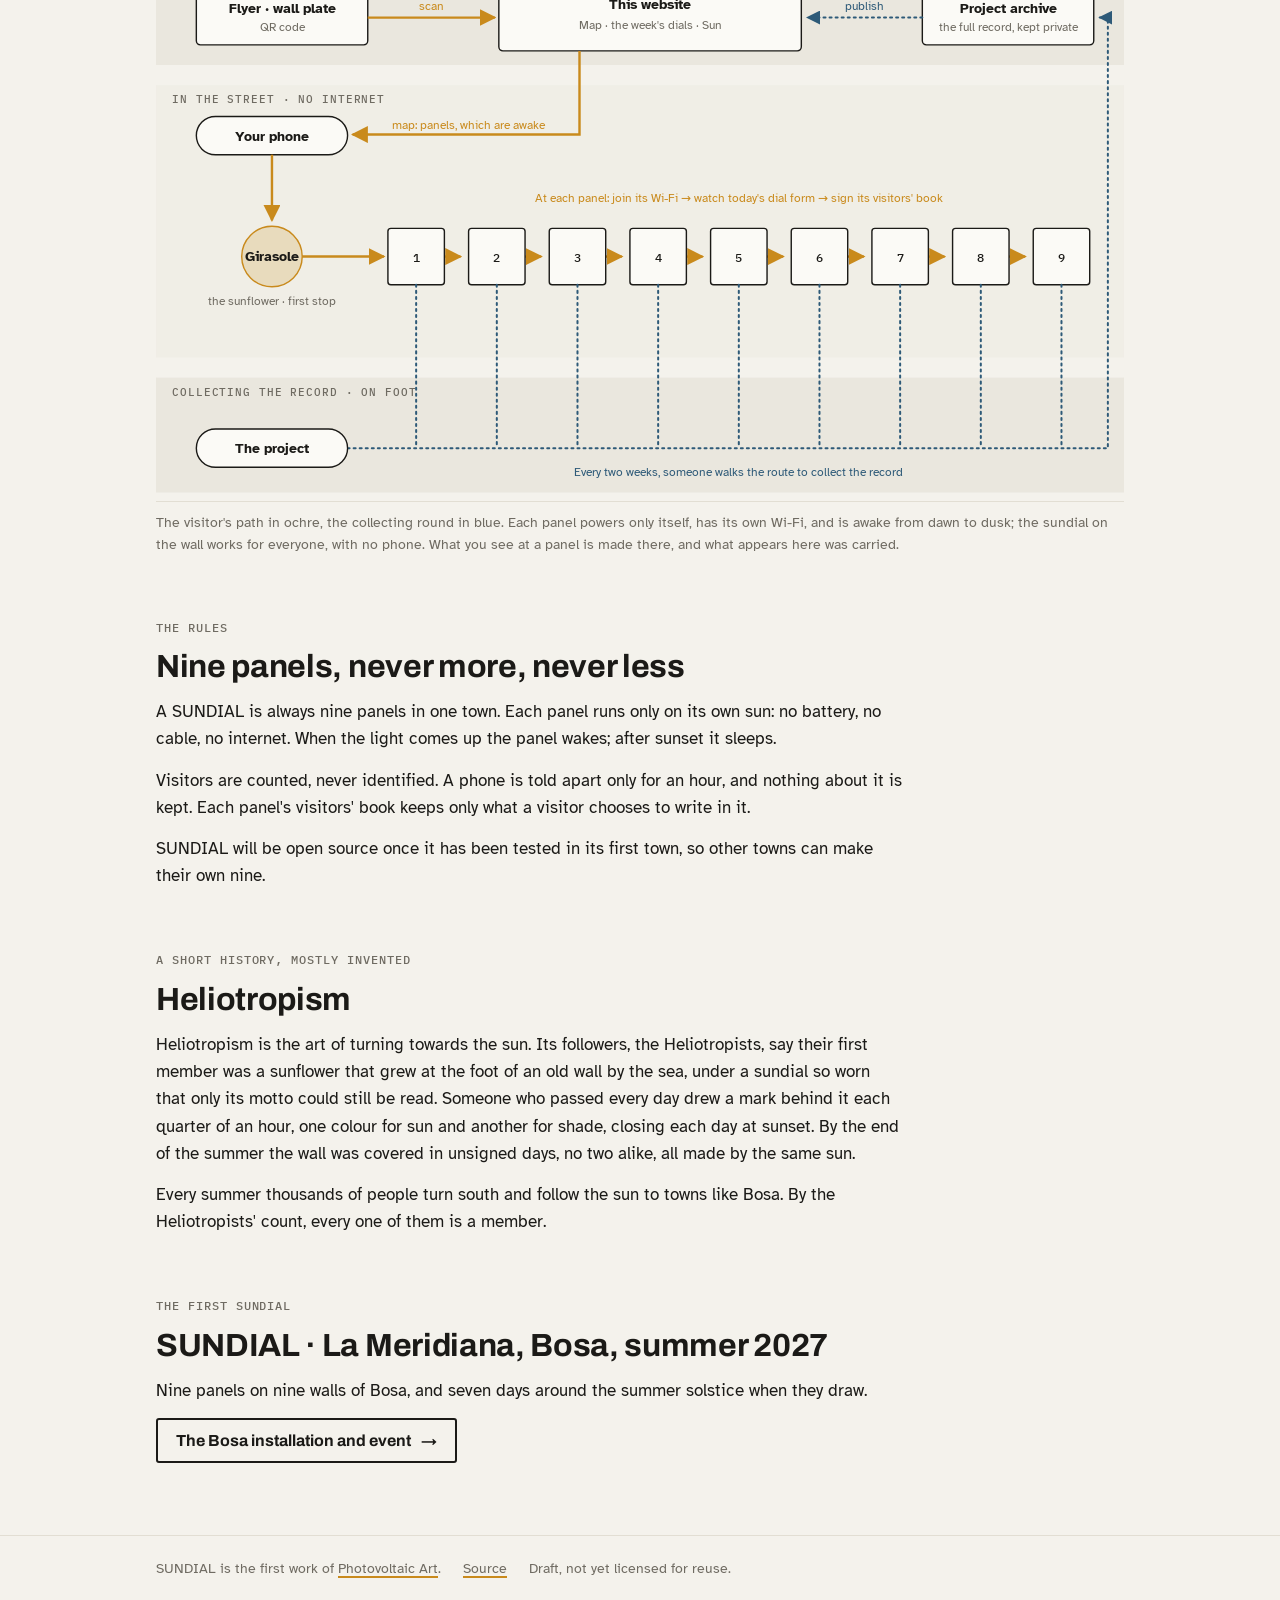
==== commit a515d08b: "Website: footer credits 'Photovoltaic Art', no PVA acronym Co-Authored-By: Claude Opus 5.5 <noreply@" ====
--- a/docs/index.html
+++ b/docs/index.html
@@ -206,7 +206,7 @@
 </main>
 
 <footer><div class="wrap">
-  <span>SUNDIAL is the first work of <a href="https://photovoltaic-art.github.io/PVA/">PVA, Photovoltaic Art</a>.</span>
+  <span>SUNDIAL is the first work of <a href="https://photovoltaic-art.github.io/PVA/">Photovoltaic Art</a>.</span>
   <a href="https://github.com/photovoltaic-art/SUNDIAL">Source</a>
   <span>Draft, not yet licensed for reuse.</span>
 </div></footer>
